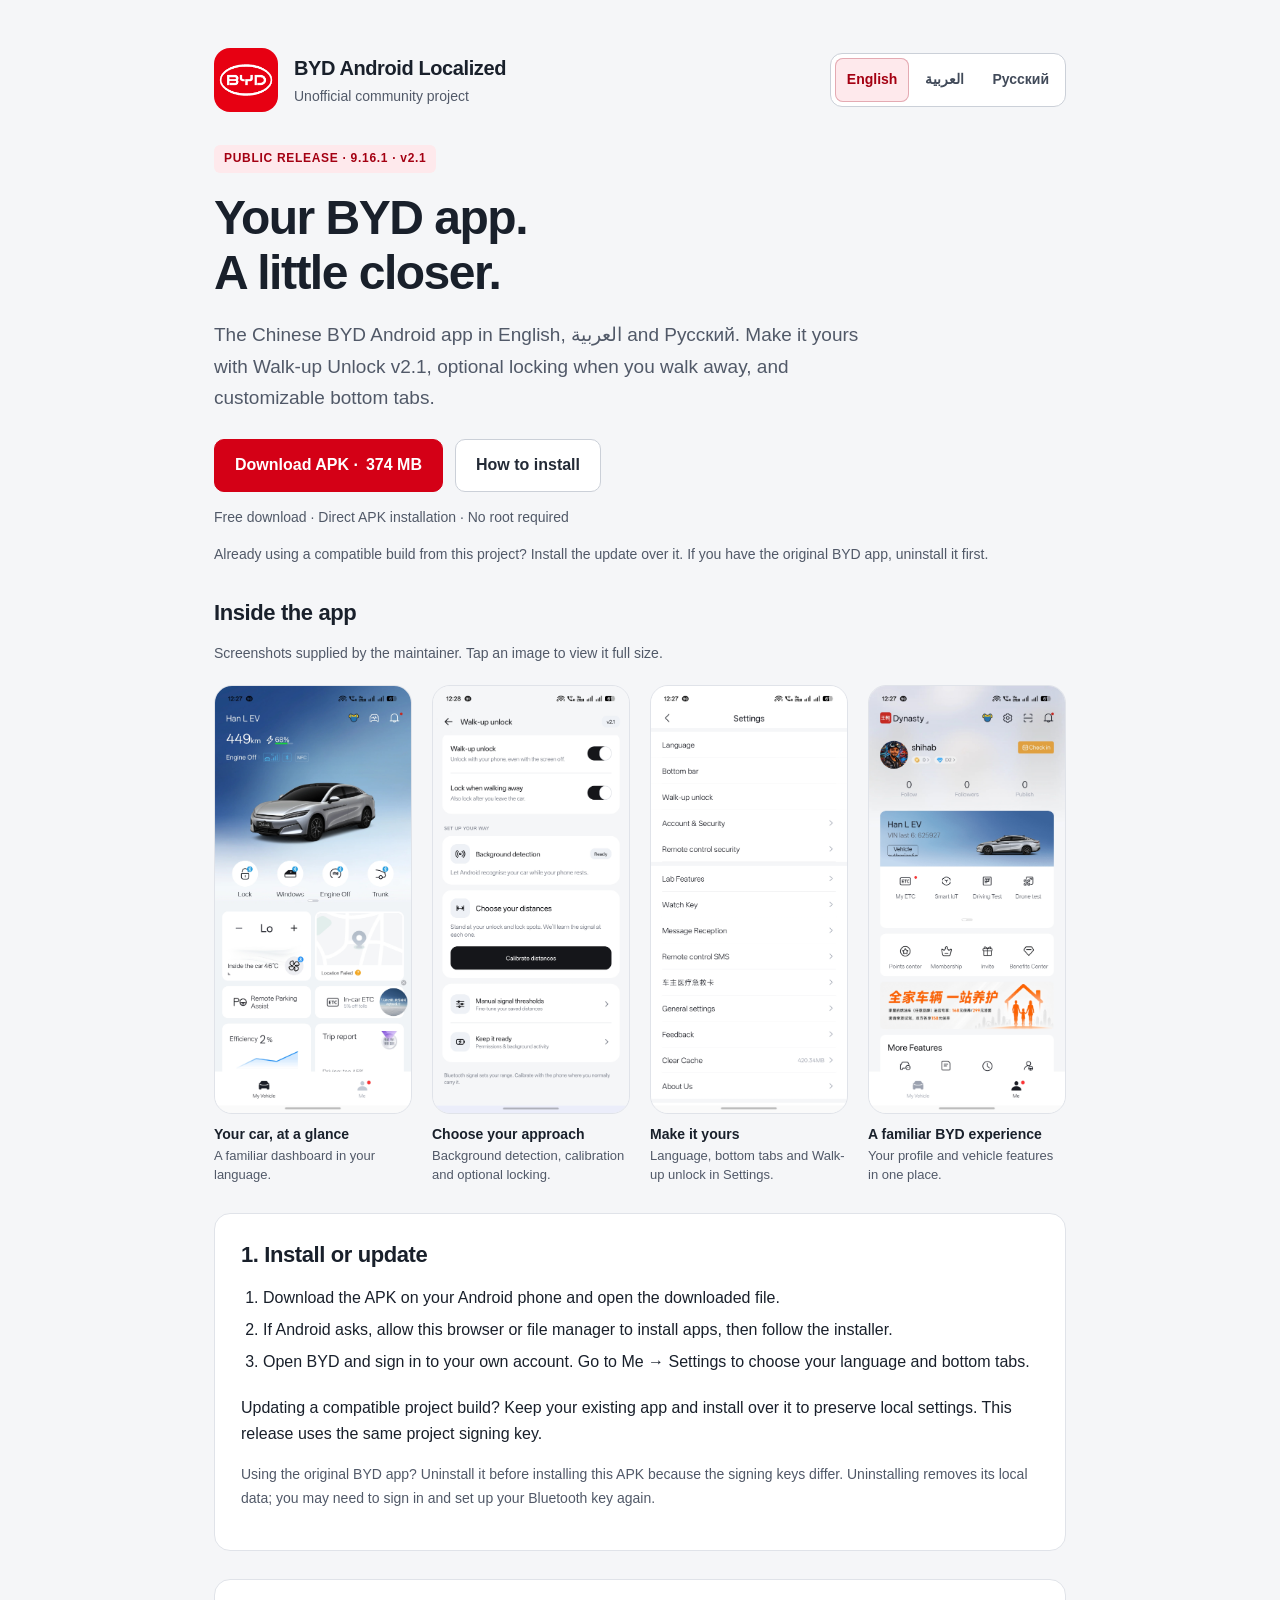
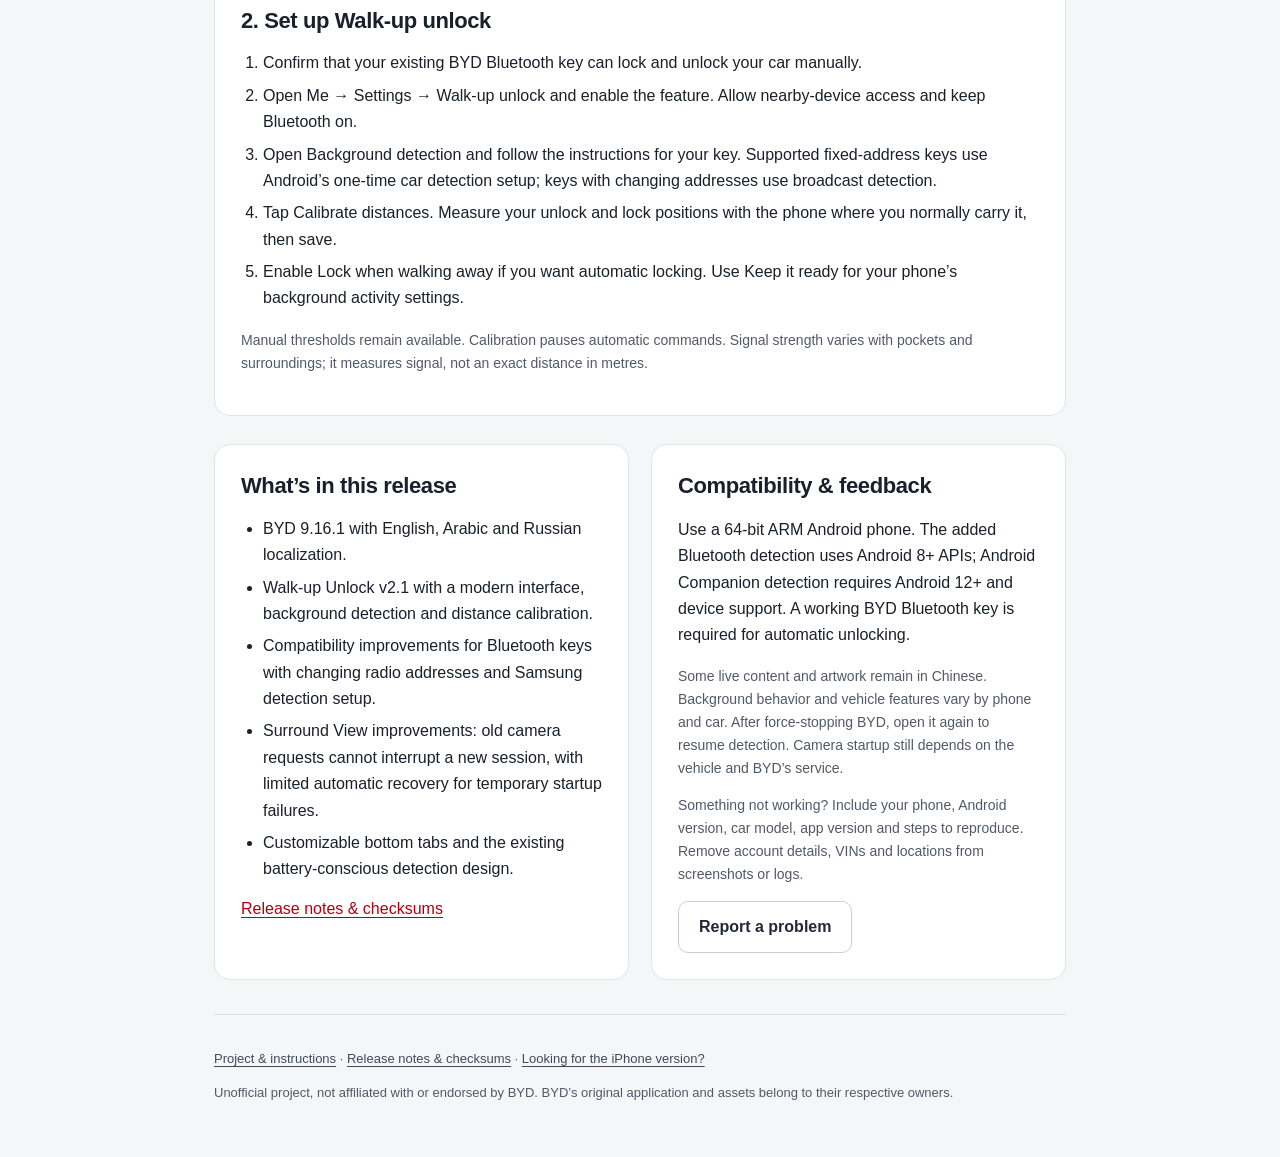
==== index.html @ e7269e66 "Keep generated release pages consistent across platforms" ====
<!doctype html>
<html lang="en" dir="ltr">
<head>
<meta charset="utf-8"><meta name="viewport" content="width=device-width, initial-scale=1">
<title>BYD Android Localized · Download</title><meta name="description" content="Download the localized BYD Android app in English, Arabic and Russian, with Walk-up Unlock v2.1, distance calibration and optional walk-away locking.">
<meta name="theme-color" content="#e60012"><link rel="icon" href="assets/icon.png">
<link rel="stylesheet" href="assets/site.css"><link rel="canonical" href="https://shihabal3amri.github.io/BYD-Android/">
<link rel="alternate" hreflang="en" href="https://shihabal3amri.github.io/BYD-Android/">
<link rel="alternate" hreflang="ar" href="https://shihabal3amri.github.io/BYD-Android/ar/">
<link rel="alternate" hreflang="ru" href="https://shihabal3amri.github.io/BYD-Android/ru/"><link rel="alternate" hreflang="x-default" href="https://shihabal3amri.github.io/BYD-Android/">
<meta property="og:type" content="website"><meta property="og:title" content="BYD Android Localized · Download">
<meta property="og:description" content="Download the localized BYD Android app in English, Arabic and Russian, with Walk-up Unlock v2.1, distance calibration and optional walk-away locking."><meta property="og:url" content="https://shihabal3amri.github.io/BYD-Android/">
</head>
<body><main>
<header><div class="brand"><img src="assets/icon.png" width="64" height="64" alt="BYD"><div><strong dir="ltr">BYD Android Localized</strong><p>Unofficial community project</p></div></div>
<nav class="languages" aria-label="Page language"><a href="./" lang="en" hreflang="en" dir="auto" aria-current="page">English</a>
<a href="ar/" lang="ar" hreflang="ar" dir="auto">العربية</a>
<a href="ru/" lang="ru" hreflang="ru" dir="auto">Русский</a></nav></header>
<span class="badge">PUBLIC RELEASE · <bdi>9.16.1 · v2.1</bdi></span>
<h1>Your BYD app.<br>A little closer.</h1><p class="intro">The Chinese BYD Android app in English, العربية and Русский. Make it yours with Walk-up Unlock v2.1, optional locking when you walk away, and customizable bottom tabs.</p>
<div class="actions"><a class="button" id="download" href="https://github.com/shihabal3amri/BYD-Android/releases/download/v9.16.1-v2.1/BYD-Android_9.16.1_v2.1.apk">Download APK · <bdi>374 MB</bdi></a><a class="button secondary" href="#install">How to install</a></div>
<p class="note">Free download · Direct APK installation · No root required</p><p class="note">Already using a compatible build from this project? Install the update over it. If you have the original BYD app, uninstall it first.</p>
<section class="gallery" aria-labelledby="screenshots"><h2 id="screenshots">Inside the app</h2><p class="note">Screenshots supplied by the maintainer. Tap an image to view it full size.</p><div class="screens"><figure><a href="assets/dashboard.jpg"><img src="assets/dashboard.jpg" width="1080" height="2354" loading="lazy" alt="My Vehicle dashboard with Bluetooth controls"></a><figcaption><strong>Your car, at a glance</strong>A familiar dashboard in your language.</figcaption></figure>
<figure><a href="assets/walkup-setup.jpg"><img src="assets/walkup-setup.jpg" width="1080" height="2354" loading="lazy" alt="Walk-up unlock settings with background detection, distance calibration and manual thresholds"></a><figcaption><strong>Choose your approach</strong>Background detection, calibration and optional locking.</figcaption></figure>
<figure><a href="assets/settings.jpg"><img src="assets/settings.jpg" width="1080" height="2354" loading="lazy" alt="Settings with Language, Bottom bar and Walk-up unlock entries"></a><figcaption><strong>Make it yours</strong>Language, bottom tabs and Walk-up unlock in Settings.</figcaption></figure>
<figure><a href="assets/profile.jpg"><img src="assets/profile.jpg" width="1080" height="2354" loading="lazy" alt="BYD profile page and vehicle card"></a><figcaption><strong>A familiar BYD experience</strong>Your profile and vehicle features in one place.</figcaption></figure></div></section>
<section class="card" id="install" aria-labelledby="install-heading"><h2 id="install-heading">1. Install or update</h2><ol><li>Download the APK on your Android phone and open the downloaded file.</li>
<li>If Android asks, allow this browser or file manager to install apps, then follow the installer.</li>
<li>Open BYD and sign in to your own account. Go to Me → Settings to choose your language and bottom tabs.</li></ol><p>Updating a compatible project build? Keep your existing app and install over it to preserve local settings. This release uses the same project signing key.</p><p class="note">Using the original BYD app? Uninstall it before installing this APK because the signing keys differ. Uninstalling removes its local data; you may need to sign in and set up your Bluetooth key again.</p></section>
<section class="card" id="walkup" aria-labelledby="walkup-heading"><h2 id="walkup-heading">2. Set up Walk-up unlock</h2><ol><li>Confirm that your existing BYD Bluetooth key can lock and unlock your car manually.</li>
<li>Open Me → Settings → Walk-up unlock and enable the feature. Allow nearby-device access and keep Bluetooth on.</li>
<li>Open Background detection and follow the instructions for your key. Supported fixed-address keys use Android’s one-time car detection setup; keys with changing addresses use broadcast detection.</li>
<li>Tap Calibrate distances. Measure your unlock and lock positions with the phone where you normally carry it, then save.</li>
<li>Enable Lock when walking away if you want automatic locking. Use Keep it ready for your phone’s background activity settings.</li></ol><p class="note">Manual thresholds remain available. Calibration pauses automatic commands. Signal strength varies with pockets and surroundings; it measures signal, not an exact distance in metres.</p></section>
<div class="grid"><section class="card" aria-labelledby="release-heading"><h2 id="release-heading">What’s in this release</h2><ul><li>BYD 9.16.1 with English, Arabic and Russian localization.</li>
<li>Walk-up Unlock v2.1 with a modern interface, background detection and distance calibration.</li>
<li>Compatibility improvements for Bluetooth keys with changing radio addresses and Samsung detection setup.</li>
<li>Surround View improvements: old camera requests cannot interrupt a new session, with limited automatic recovery for temporary startup failures.</li>
<li>Customizable bottom tabs and the existing battery-conscious detection design.</li></ul><a href="https://github.com/shihabal3amri/BYD-Android/releases/tag/v9.16.1-v2.1">Release notes &amp; checksums</a></section>
<section class="card" aria-labelledby="feedback-heading"><h2 id="feedback-heading">Compatibility &amp; feedback</h2><p>Use a 64-bit ARM Android phone. The added Bluetooth detection uses Android 8+ APIs; Android Companion detection requires Android 12+ and device support. A working BYD Bluetooth key is required for automatic unlocking.</p><p class="note">Some live content and artwork remain in Chinese. Background behavior and vehicle features vary by phone and car. After force-stopping BYD, open it again to resume detection. Camera startup still depends on the vehicle and BYD’s service.</p><p class="note">Something not working? Include your phone, Android version, car model, app version and steps to reproduce. Remove account details, VINs and locations from screenshots or logs.</p><a class="button secondary" href="https://github.com/shihabal3amri/BYD-Android/issues/new?template=bug-report.yml">Report a problem</a></section></div>
<footer><p><a href="https://github.com/shihabal3amri/BYD-Android/blob/main/README.md">Project &amp; instructions</a> · <a href="https://github.com/shihabal3amri/BYD-Android/releases/tag/v9.16.1-v2.1">Release notes &amp; checksums</a> · <a href="https://shihabal3amri.github.io/BYD-iOS/">Looking for the iPhone version?</a></p><p>Unofficial project, not affiliated with or endorsed by BYD. BYD’s original application and assets belong to their respective owners.</p></footer>
</main></body></html>
---- assets/site.css ----
:root { color-scheme: light; font-family: -apple-system, BlinkMacSystemFont, "Segoe UI", sans-serif; color: #19202b; background: #f5f6f8; }
* { box-sizing: border-box; }
body { margin: 0; line-height: 1.65; }
main { max-width: 900px; margin: auto; padding: 48px 24px 40px; }
header { display: flex; align-items: center; justify-content: space-between; flex-wrap: wrap; gap: 20px; margin-bottom: 32px; }
.brand { display: flex; align-items: center; gap: 16px; }
.brand > div { min-width: 0; }
.languages { display: inline-flex; flex-wrap: wrap; gap: 4px; padding: 4px; border: 1px solid #cbd0d8; border-radius: 12px; background: white; }
.languages a { display: inline-flex; align-items: center; justify-content: center; padding: 8px 12px; min-height: 44px; color: #414a59; text-decoration: none; border-radius: 8px; font-size: 14px; font-weight: 600; }
.languages a[aria-current="page"] { color: #a40012; background: #fee9ec; box-shadow: inset 0 0 0 1px #e4aab2; }
header img { width: 64px; height: 64px; border-radius: 16px; }
header p { margin: 0; font-size: 14px; color: #515968; }
header strong { font-size: 20px; letter-spacing: -.4px; }
.badge { display: inline-block; padding: 4px 10px; border-radius: 6px; background: #fee9ec; color: #a40012; font-size: 12px; font-weight: 700; letter-spacing: .7px; }
h1 { font-size: clamp(32px, 6vw, 48px); line-height: 1.14; letter-spacing: -1.5px; margin: 18px 0 14px; }
.intro { font-size: 19px; color: #515968; max-width: 680px; }
h2 { margin: 0 0 12px; font-size: 22px; line-height: 1.35; letter-spacing: -.4px; }
a { color: #b00013; text-underline-offset: 3px; }
.actions { display: flex; flex-wrap: wrap; gap: 12px; margin: 26px 0 14px; }
.button { display: inline-flex; justify-content: center; align-items: center; gap: 8px; min-height: 48px; padding: 12px 20px; text-decoration: none; border-radius: 10px; background: #d40016; color: white; font-size: 16px; font-weight: 650; border: 1px solid #d40016; cursor: pointer; }
.button.secondary { background: white; color: #232a36; border-color: #cbd0d8; }
.button:focus-visible, a:focus-visible, textarea:focus-visible { outline: 3px solid #1166dd; outline-offset: 4px; }
.button:hover { filter: brightness(.94); }
.languages a:hover, .tutorial:hover { background: #fff1f3; }
.tutorials { display: grid; grid-template-columns: 1fr 1fr; gap: 12px; }
.tutorial { display: flex; flex-direction: column; justify-content: center; padding: 16px; border: 1px solid #cbd0d8; border-radius: 10px; text-decoration: none; }
.tutorial span { font-size: 14px; color: #515968; }
section[id] { scroll-margin-top: 24px; }
.note { color: #515968; font-size: 14px; }
.card { margin-top: 28px; padding: 26px; border: 1px solid #e0e3e9; border-radius: 16px; background: white; }
.grid { display: grid; grid-template-columns: repeat(2, minmax(0, 1fr)); gap: 22px; }
.grid .card { margin-top: 28px; }
ol, ul { padding-inline-start: 22px; margin: 10px 0; }
li { padding: 3px 0; }
textarea { display: block; width: 100%; min-height: 90px; font: 13px/1.6 ui-monospace, SFMono-Regular, Consolas, monospace; color: #253047; background: #f5f6f8; border: 1px solid #cbd0d8; border-radius: 8px; padding: 12px; resize: vertical; overflow-wrap: anywhere; }
.copyrow { display: flex; align-items: center; flex-wrap: wrap; gap: 12px; margin-top: 12px; }
.copyrow button { font-size: 14px; min-height: 42px; padding: 8px 15px; }
.gallery { margin-top: 32px; }
.screens { display: grid; grid-template-columns: repeat(4, minmax(0, 1fr)); gap: 20px; margin-top: 20px; }
.screens figure { min-width: 0; margin: 0; }
.screens a { display: block; border-radius: 18px; }
.screens img { display: block; width: 100%; height: auto; border: 1px solid #e0e3e9; border-radius: 18px; }
.screens figcaption { margin-top: 10px; color: #515968; font-size: 13px; line-height: 1.45; }
.screens figcaption strong { display: block; color: #19202b; font-size: 14px; margin-bottom: 3px; }
footer { margin-top: 34px; padding-top: 20px; border-top: 1px solid #dddfe5; color: #515968; font-size: 13px; }
footer a { color: #414a59; }
html[dir="rtl"] { font-family: -apple-system, BlinkMacSystemFont, "Segoe UI", Tahoma, Arial, sans-serif; }
html[dir="rtl"] body { line-height: 1.85; }
html[dir="rtl"] h1 { line-height: 1.4; }
html[dir="rtl"] h1, html[dir="rtl"] h2, html[dir="rtl"] .badge, html[dir="rtl"] header strong { letter-spacing: normal; }
html[dir="rtl"] .screens figcaption { line-height: 1.75; }
@media (max-width: 420px) { .tutorials { grid-template-columns: 1fr; } .languages { width: 100%; } .languages a { flex: 1; padding-inline: 8px; } }
@media (max-width: 580px) { main { padding: 28px 18px; } .grid { grid-template-columns: 1fr; gap: 0; } .card { padding: 20px; } .actions a { width: 100%; } .screens { grid-template-columns: repeat(2, minmax(0, 1fr)); gap: 20px 14px; } }
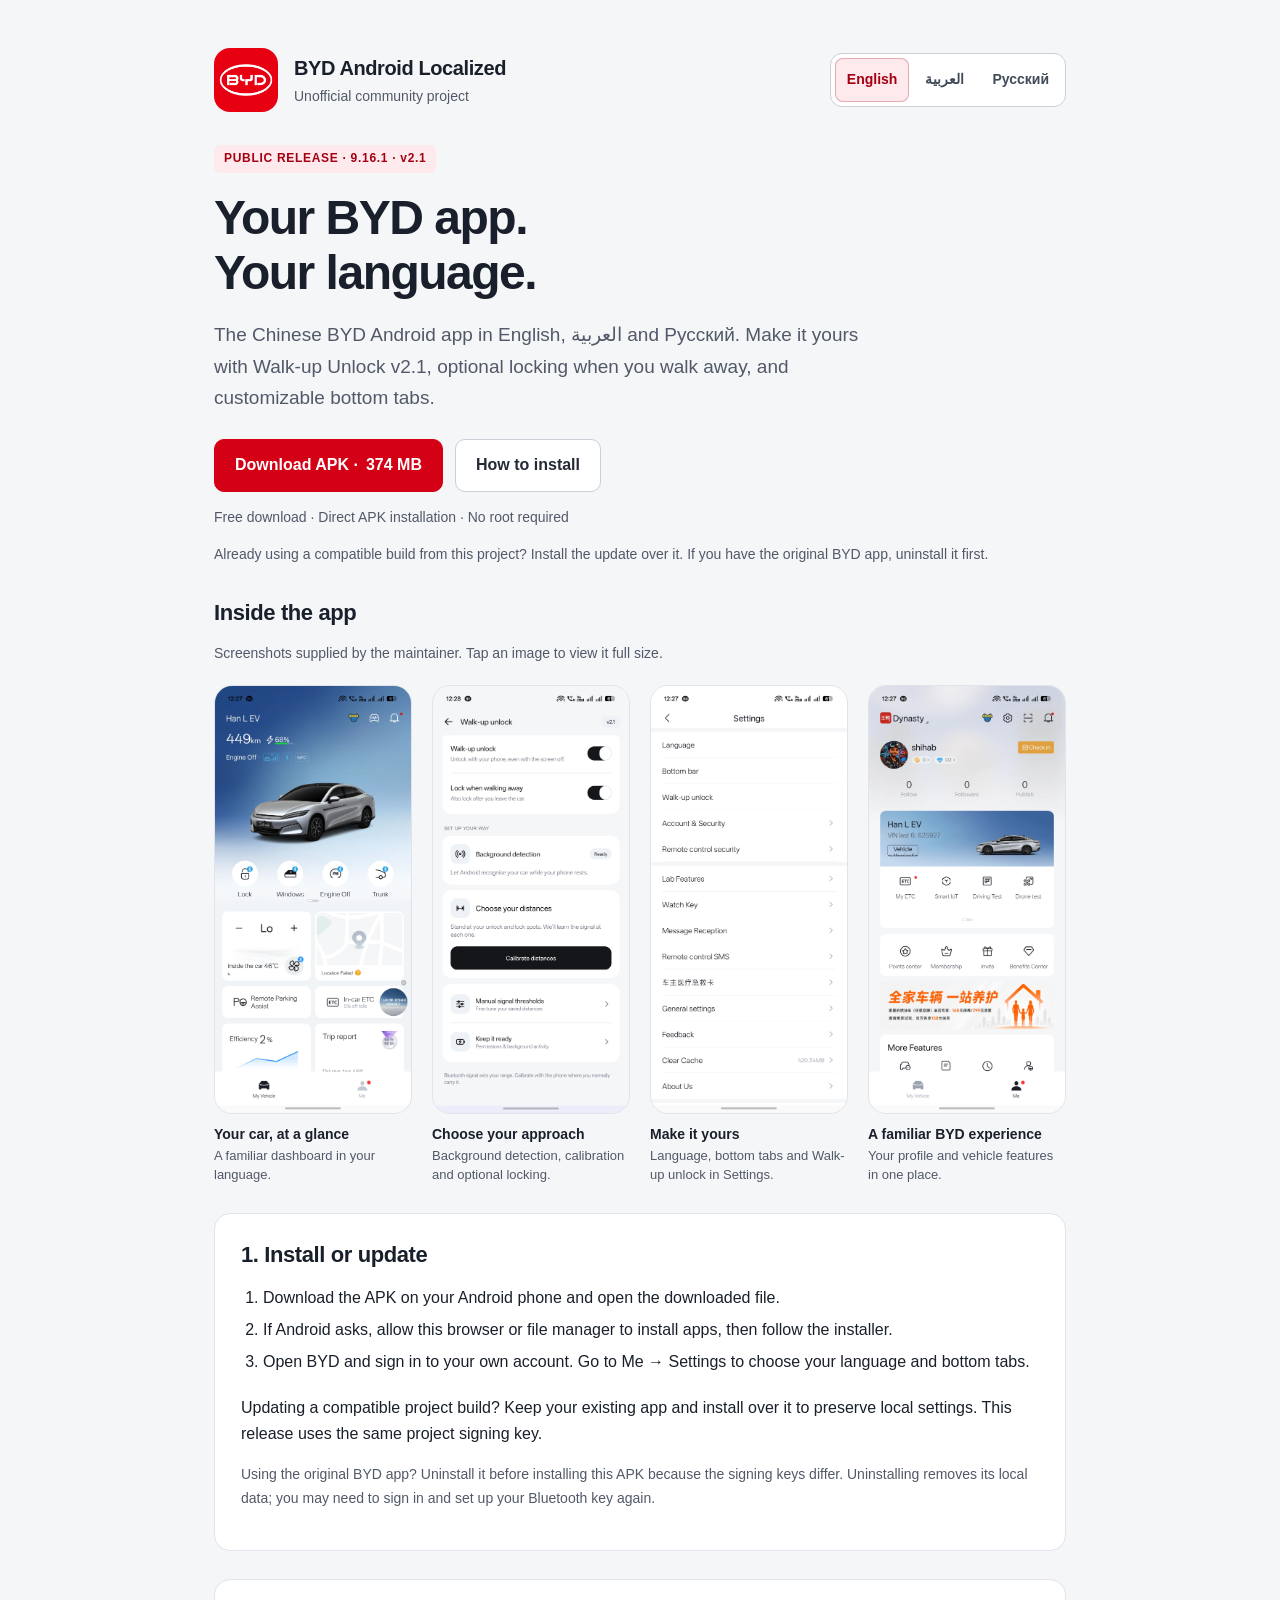
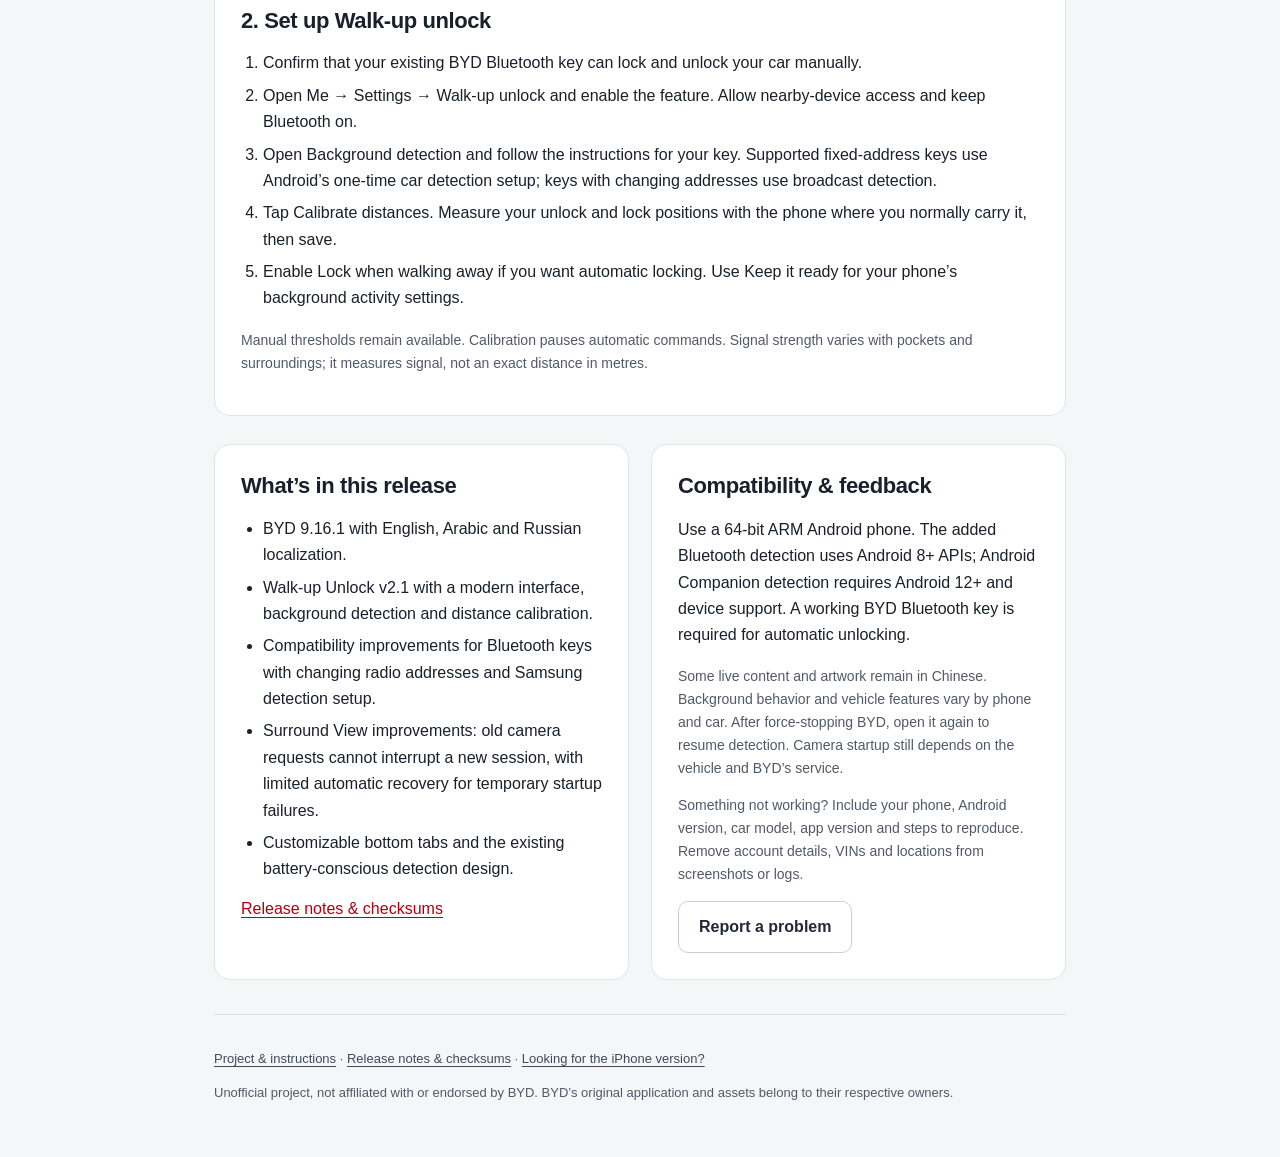
==== commit 64f6aea6: "Update localized download page headlines" ====
--- a/index.html
+++ b/index.html
@@ -17,7 +17,7 @@
 <a href="ar/" lang="ar" hreflang="ar" dir="auto">العربية</a>
 <a href="ru/" lang="ru" hreflang="ru" dir="auto">Русский</a></nav></header>
 <span class="badge">PUBLIC RELEASE · <bdi>9.16.1 · v2.1</bdi></span>
-<h1>Your BYD app.<br>A little closer.</h1><p class="intro">The Chinese BYD Android app in English, العربية and Русский. Make it yours with Walk-up Unlock v2.1, optional locking when you walk away, and customizable bottom tabs.</p>
+<h1>Your BYD app.<br>Your language.</h1><p class="intro">The Chinese BYD Android app in English, العربية and Русский. Make it yours with Walk-up Unlock v2.1, optional locking when you walk away, and customizable bottom tabs.</p>
 <div class="actions"><a class="button" id="download" href="https://github.com/shihabal3amri/BYD-Android/releases/download/v9.16.1-v2.1/BYD-Android_9.16.1_v2.1.apk">Download APK · <bdi>374 MB</bdi></a><a class="button secondary" href="#install">How to install</a></div>
 <p class="note">Free download · Direct APK installation · No root required</p><p class="note">Already using a compatible build from this project? Install the update over it. If you have the original BYD app, uninstall it first.</p>
 <section class="gallery" aria-labelledby="screenshots"><h2 id="screenshots">Inside the app</h2><p class="note">Screenshots supplied by the maintainer. Tap an image to view it full size.</p><div class="screens"><figure><a href="assets/dashboard.jpg"><img src="assets/dashboard.jpg" width="1080" height="2354" loading="lazy" alt="My Vehicle dashboard with Bluetooth controls"></a><figcaption><strong>Your car, at a glance</strong>A familiar dashboard in your language.</figcaption></figure>
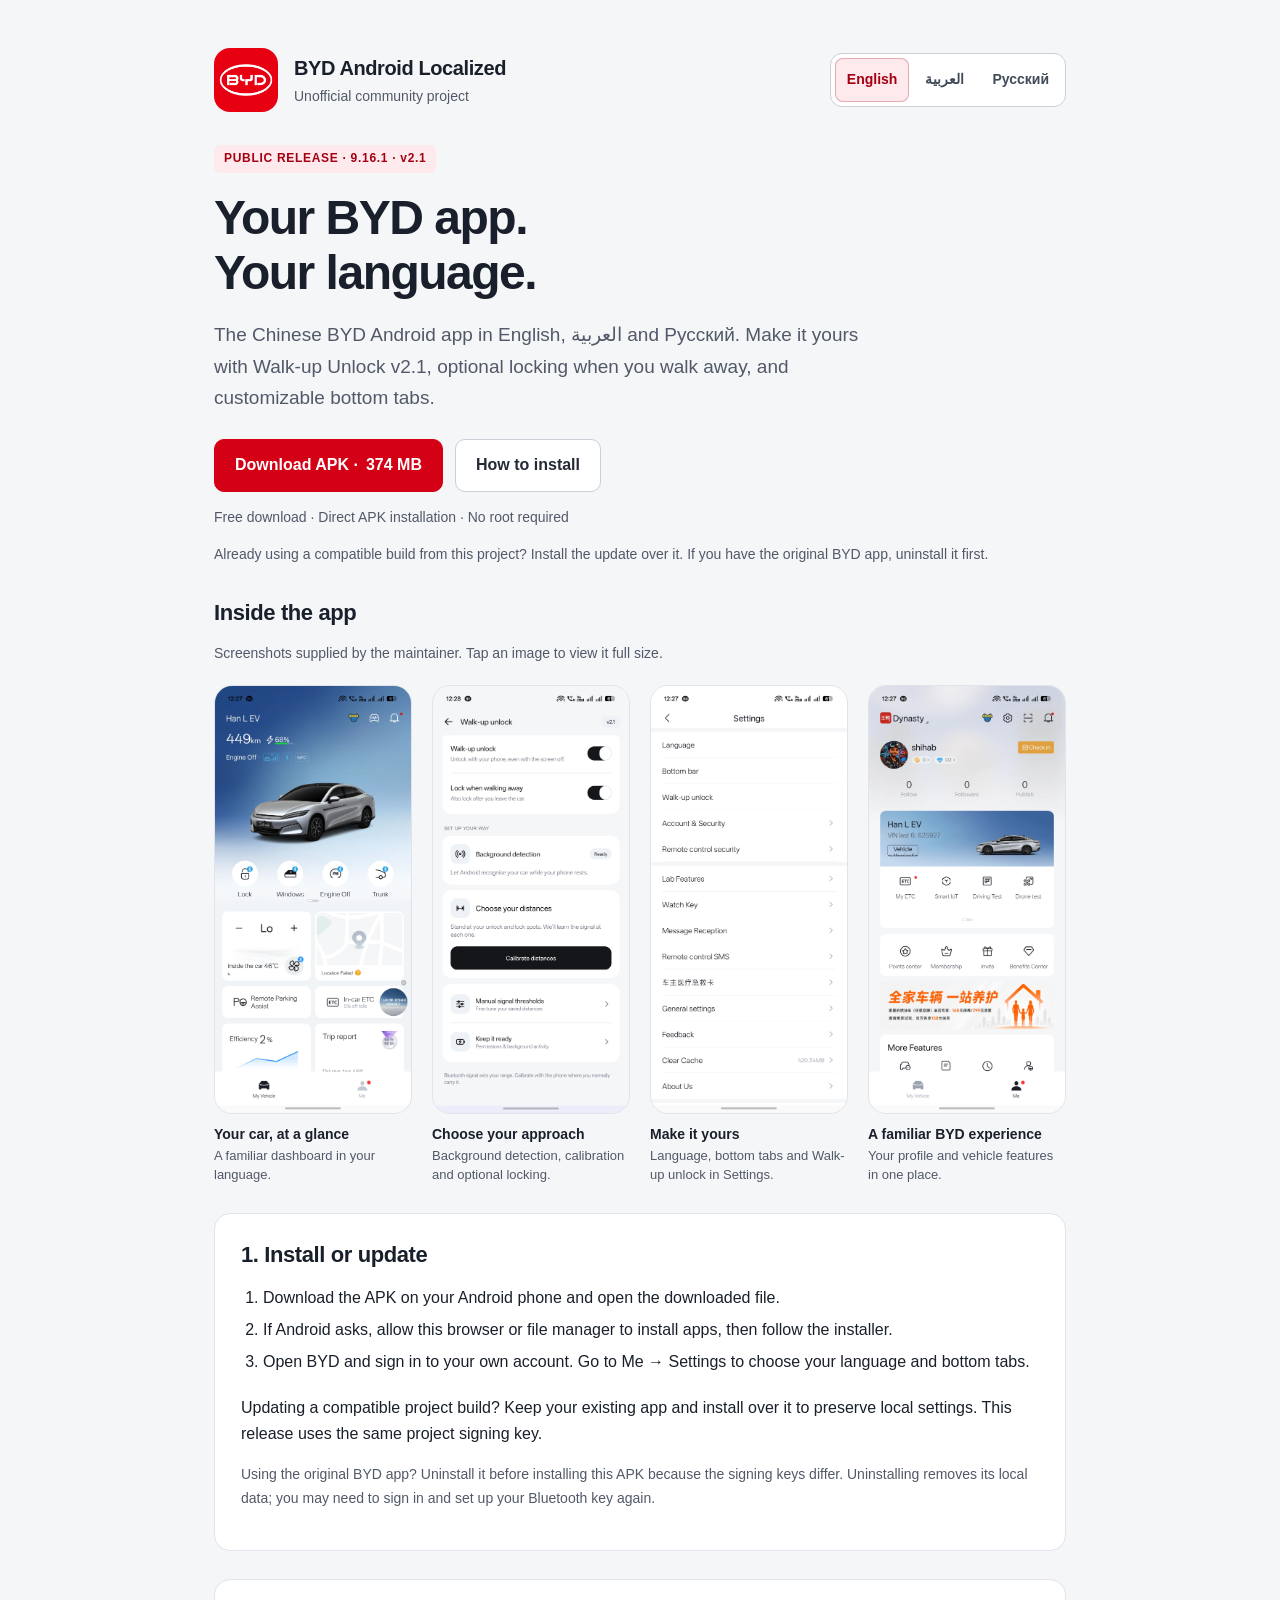
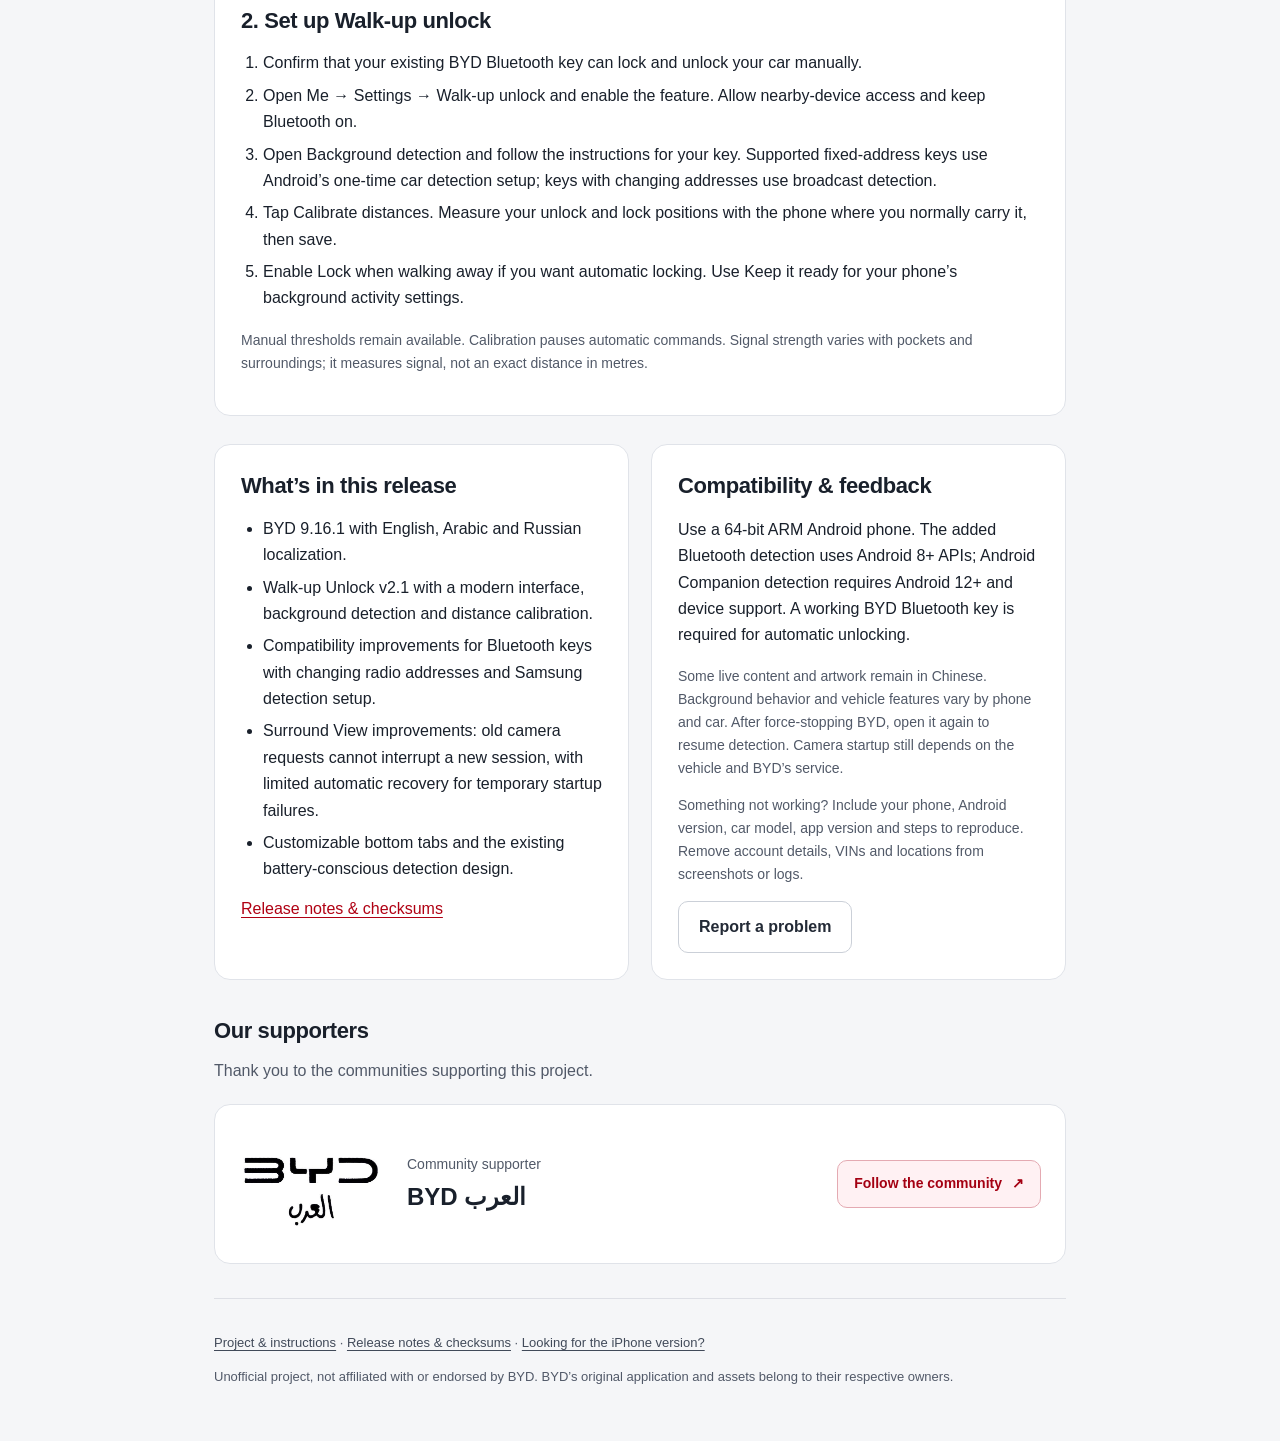
==== commit cf27fbd5: "Add BYD Arab community supporter in all languages" ====
--- a/index.html
+++ b/index.html
@@ -38,5 +38,14 @@
 <li>Surround View improvements: old camera requests cannot interrupt a new session, with limited automatic recovery for temporary startup failures.</li>
 <li>Customizable bottom tabs and the existing battery-conscious detection design.</li></ul><a href="https://github.com/shihabal3amri/BYD-Android/releases/tag/v9.16.1-v2.1">Release notes &amp; checksums</a></section>
 <section class="card" aria-labelledby="feedback-heading"><h2 id="feedback-heading">Compatibility &amp; feedback</h2><p>Use a 64-bit ARM Android phone. The added Bluetooth detection uses Android 8+ APIs; Android Companion detection requires Android 12+ and device support. A working BYD Bluetooth key is required for automatic unlocking.</p><p class="note">Some live content and artwork remain in Chinese. Background behavior and vehicle features vary by phone and car. After force-stopping BYD, open it again to resume detection. Camera startup still depends on the vehicle and BYD’s service.</p><p class="note">Something not working? Include your phone, Android version, car model, app version and steps to reproduce. Remove account details, VINs and locations from screenshots or logs.</p><a class="button secondary" href="https://github.com/shihabal3amri/BYD-Android/issues/new?template=bug-report.yml">Report a problem</a></section></div>
+<section class="supporters" id="supporters" aria-labelledby="supporters-heading">
+<h2 id="supporters-heading">Our supporters</h2>
+<p>Thank you to the communities supporting this project.</p>
+<ul class="supporter-list"><li><a class="supporter" href="https://linktr.ee/BYD.ARAB" target="_blank" rel="noopener noreferrer">
+<img class="supporter-logo" src="assets/byd-arab.png" width="571" height="437" alt="BYD العرب" loading="lazy">
+<div class="supporter-info"><span class="supporter-label">Community supporter</span><h3><bdi dir="ltr">BYD العرب</bdi></h3></div>
+<span class="supporter-follow">Follow the community<span aria-hidden="true">↗</span></span>
+</a></li></ul>
+</section>
 <footer><p><a href="https://github.com/shihabal3amri/BYD-Android/blob/main/README.md">Project &amp; instructions</a> · <a href="https://github.com/shihabal3amri/BYD-Android/releases/tag/v9.16.1-v2.1">Release notes &amp; checksums</a> · <a href="https://shihabal3amri.github.io/BYD-iOS/">Looking for the iPhone version?</a></p><p>Unofficial project, not affiliated with or endorsed by BYD. BYD’s original application and assets belong to their respective owners.</p></footer>
 </main></body></html>
--- a/assets/site.css
+++ b/assets/site.css
@@ -51,3 +51,16 @@
 html[dir="rtl"] .screens figcaption { line-height: 1.75; }
 @media (max-width: 420px) { .tutorials { grid-template-columns: 1fr; } .languages { width: 100%; } .languages a { flex: 1; padding-inline: 8px; } }
 @media (max-width: 580px) { main { padding: 28px 18px; } .grid { grid-template-columns: 1fr; gap: 0; } .card { padding: 20px; } .actions a { width: 100%; } .screens { grid-template-columns: repeat(2, minmax(0, 1fr)); gap: 20px 14px; } }
+
+.supporters { margin-top: 36px; }
+.supporters > p { margin: 0 0 20px; color: #515968; }
+.supporter-list { display: grid; gap: 16px; list-style: none; padding: 0; margin: 0; }
+.supporter-list > li { padding: 0; min-width: 0; }
+.supporter { display: grid; grid-template-columns: 144px minmax(0, 1fr) auto; align-items: center; gap: 24px; padding: 24px; border: 1px solid #e0e3e9; border-radius: 16px; background: white; color: #19202b; text-decoration: none; }
+.supporter:hover { border-color: #d40016; }
+.supporter-logo { display: block; width: 144px; height: 110px; object-fit: contain; border-radius: 8px; }
+.supporter-info { min-width: 0; }
+.supporter-label { display: block; font-size: 14px; color: #515968; }
+.supporter h3 { margin: 3px 0 0; font-size: 24px; line-height: 1.5; }
+.supporter-follow { display: inline-flex; align-items: center; justify-content: center; gap: 10px; min-height: 48px; padding: 10px 16px; border: 1px solid #e4aab2; border-radius: 10px; background: #fff1f3; color: #a40012; font-size: 14px; font-weight: 650; text-align: center; }
+@media (max-width: 700px) { .supporter { grid-template-columns: 108px minmax(0, 1fr); gap: 16px; padding: 20px; } .supporter-logo { width: 108px; height: 83px; } .supporter-follow { grid-column: 1 / -1; } }
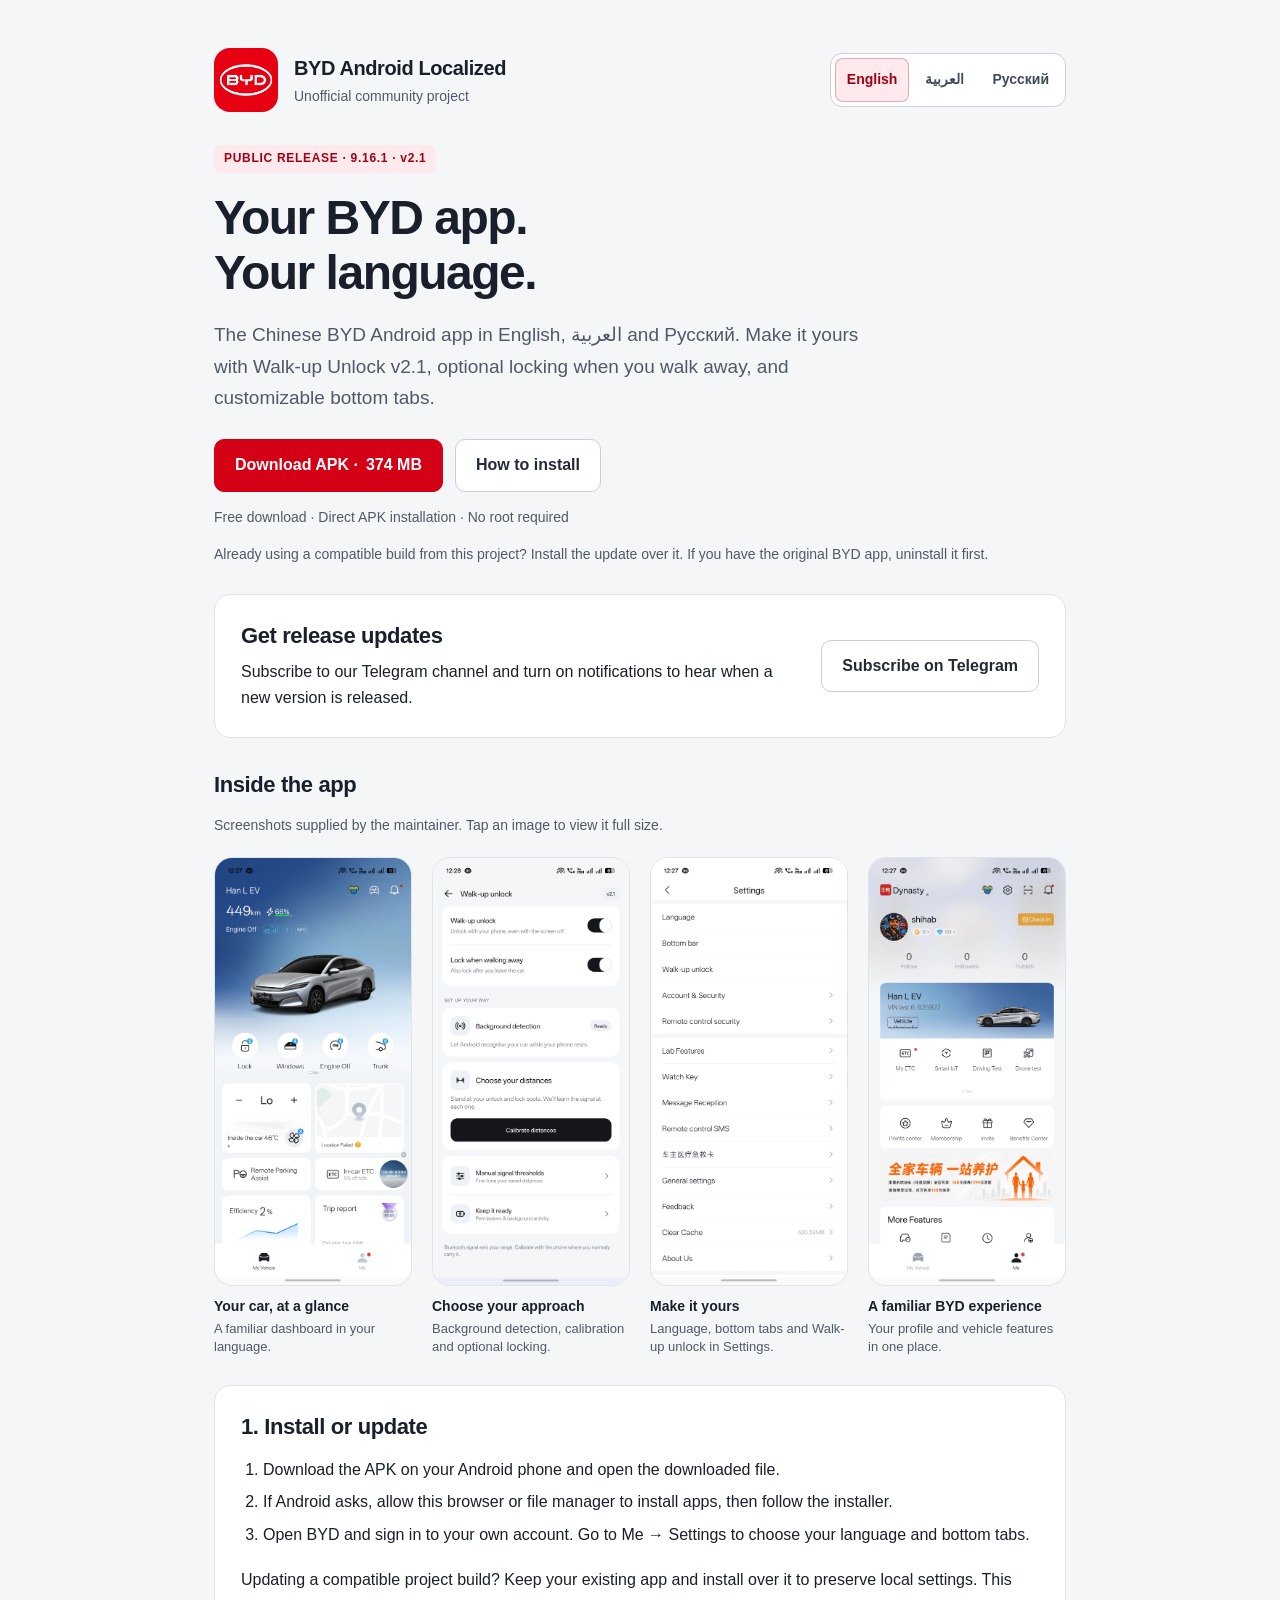
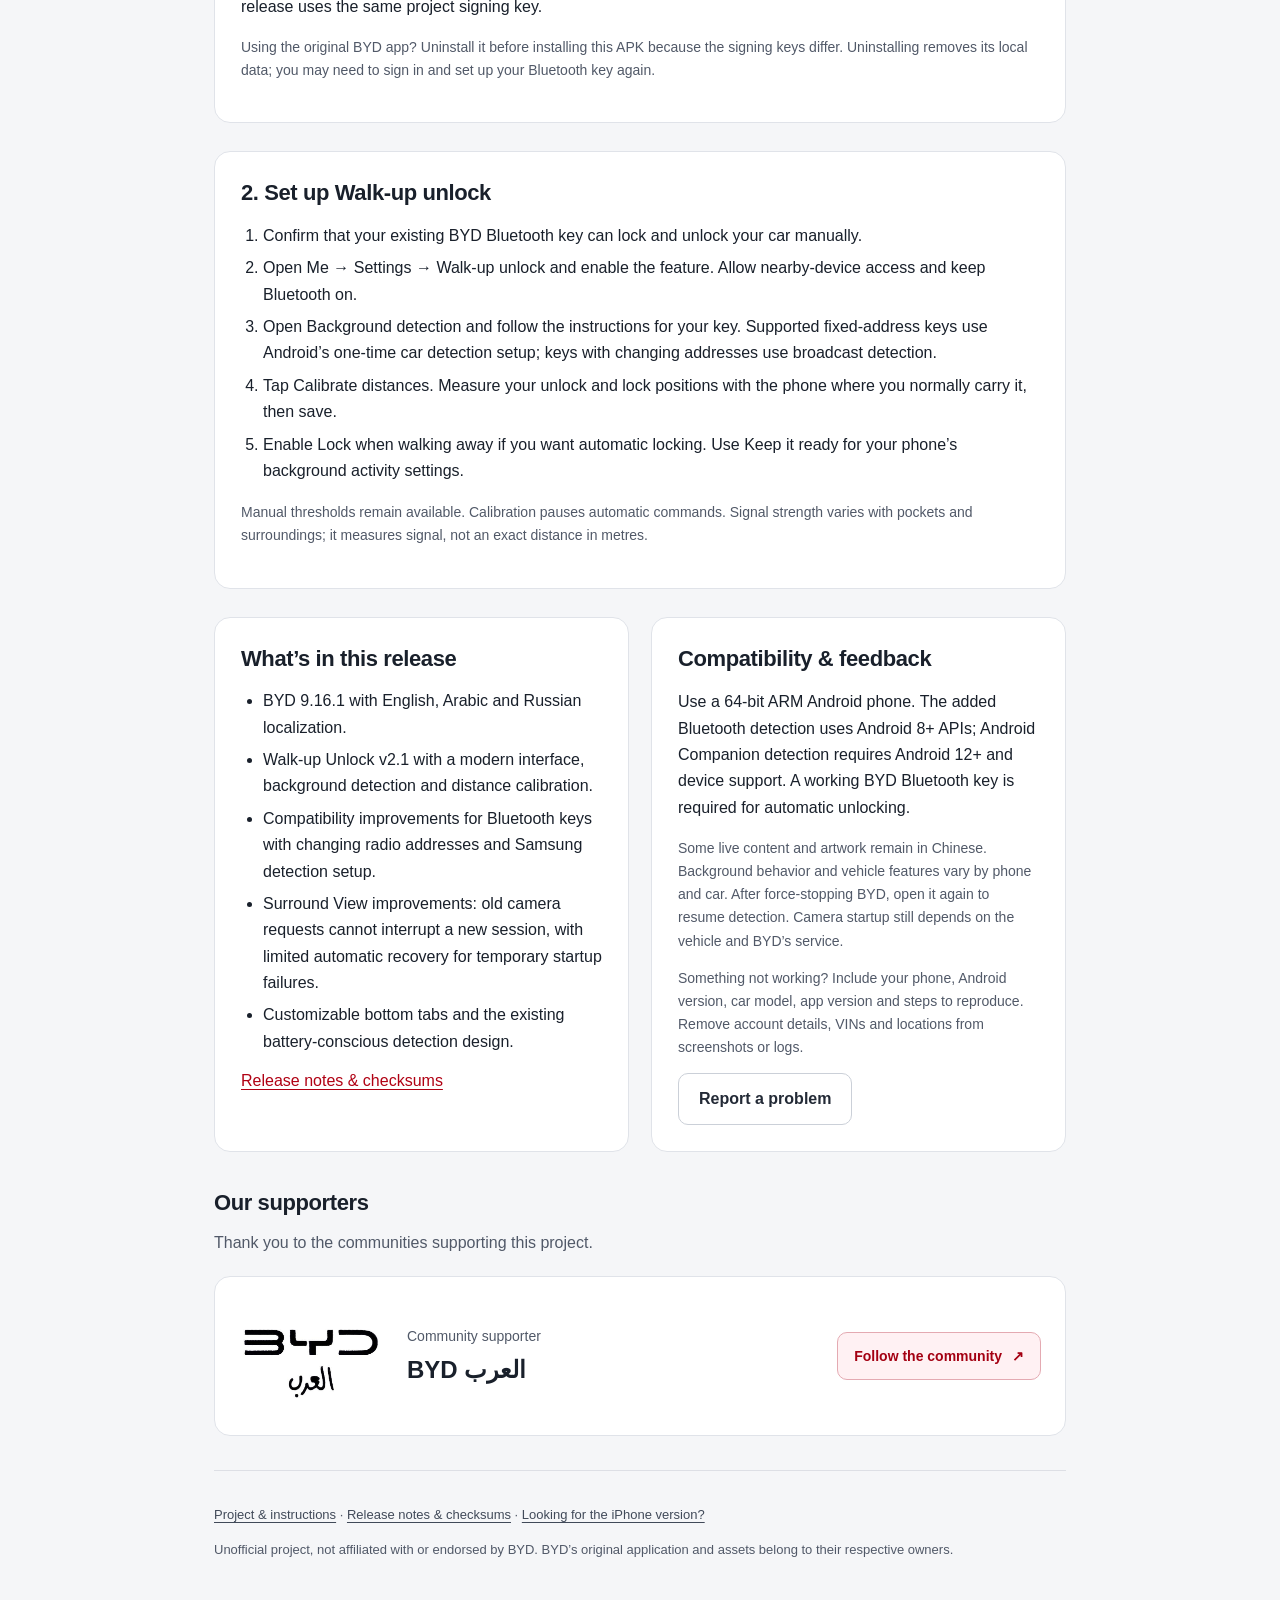
==== commit 6db3d8c9: "Add Telegram release update subscription to download pages" ====
--- a/index.html
+++ b/index.html
@@ -20,6 +20,10 @@
 <h1>Your BYD app.<br>Your language.</h1><p class="intro">The Chinese BYD Android app in English, العربية and Русский. Make it yours with Walk-up Unlock v2.1, optional locking when you walk away, and customizable bottom tabs.</p>
 <div class="actions"><a class="button" id="download" href="https://github.com/shihabal3amri/BYD-Android/releases/download/v9.16.1-v2.1/BYD-Android_9.16.1_v2.1.apk">Download APK · <bdi>374 MB</bdi></a><a class="button secondary" href="#install">How to install</a></div>
 <p class="note">Free download · Direct APK installation · No root required</p><p class="note">Already using a compatible build from this project? Install the update over it. If you have the original BYD app, uninstall it first.</p>
+<section class="card release-updates" aria-labelledby="release-updates-heading">
+<div><h2 id="release-updates-heading">Get release updates</h2><p>Subscribe to our Telegram channel and turn on notifications to hear when a new version is released.</p></div>
+<a class="button secondary" href="https://t.me/byd_localized" target="_blank" rel="noopener noreferrer">Subscribe on Telegram</a>
+</section>
 <section class="gallery" aria-labelledby="screenshots"><h2 id="screenshots">Inside the app</h2><p class="note">Screenshots supplied by the maintainer. Tap an image to view it full size.</p><div class="screens"><figure><a href="assets/dashboard.jpg"><img src="assets/dashboard.jpg" width="1080" height="2354" loading="lazy" alt="My Vehicle dashboard with Bluetooth controls"></a><figcaption><strong>Your car, at a glance</strong>A familiar dashboard in your language.</figcaption></figure>
 <figure><a href="assets/walkup-setup.jpg"><img src="assets/walkup-setup.jpg" width="1080" height="2354" loading="lazy" alt="Walk-up unlock settings with background detection, distance calibration and manual thresholds"></a><figcaption><strong>Choose your approach</strong>Background detection, calibration and optional locking.</figcaption></figure>
 <figure><a href="assets/settings.jpg"><img src="assets/settings.jpg" width="1080" height="2354" loading="lazy" alt="Settings with Language, Bottom bar and Walk-up unlock entries"></a><figcaption><strong>Make it yours</strong>Language, bottom tabs and Walk-up unlock in Settings.</figcaption></figure>
--- a/assets/site.css
+++ b/assets/site.css
@@ -28,6 +28,11 @@
 section[id] { scroll-margin-top: 24px; }
 .note { color: #515968; font-size: 14px; }
 .card { margin-top: 28px; padding: 26px; border: 1px solid #e0e3e9; border-radius: 16px; background: white; }
+.release-updates { display: flex; align-items: center; flex-wrap: wrap; gap: 20px; }
+.release-updates > div { flex: 1 1 280px; min-width: 0; }
+.release-updates h2 { margin-bottom: 8px; }
+.release-updates p { margin: 0; }
+.release-updates > a { flex: 0 1 auto; text-align: center; }
 .grid { display: grid; grid-template-columns: repeat(2, minmax(0, 1fr)); gap: 22px; }
 .grid .card { margin-top: 28px; }
 ol, ul { padding-inline-start: 22px; margin: 10px 0; }
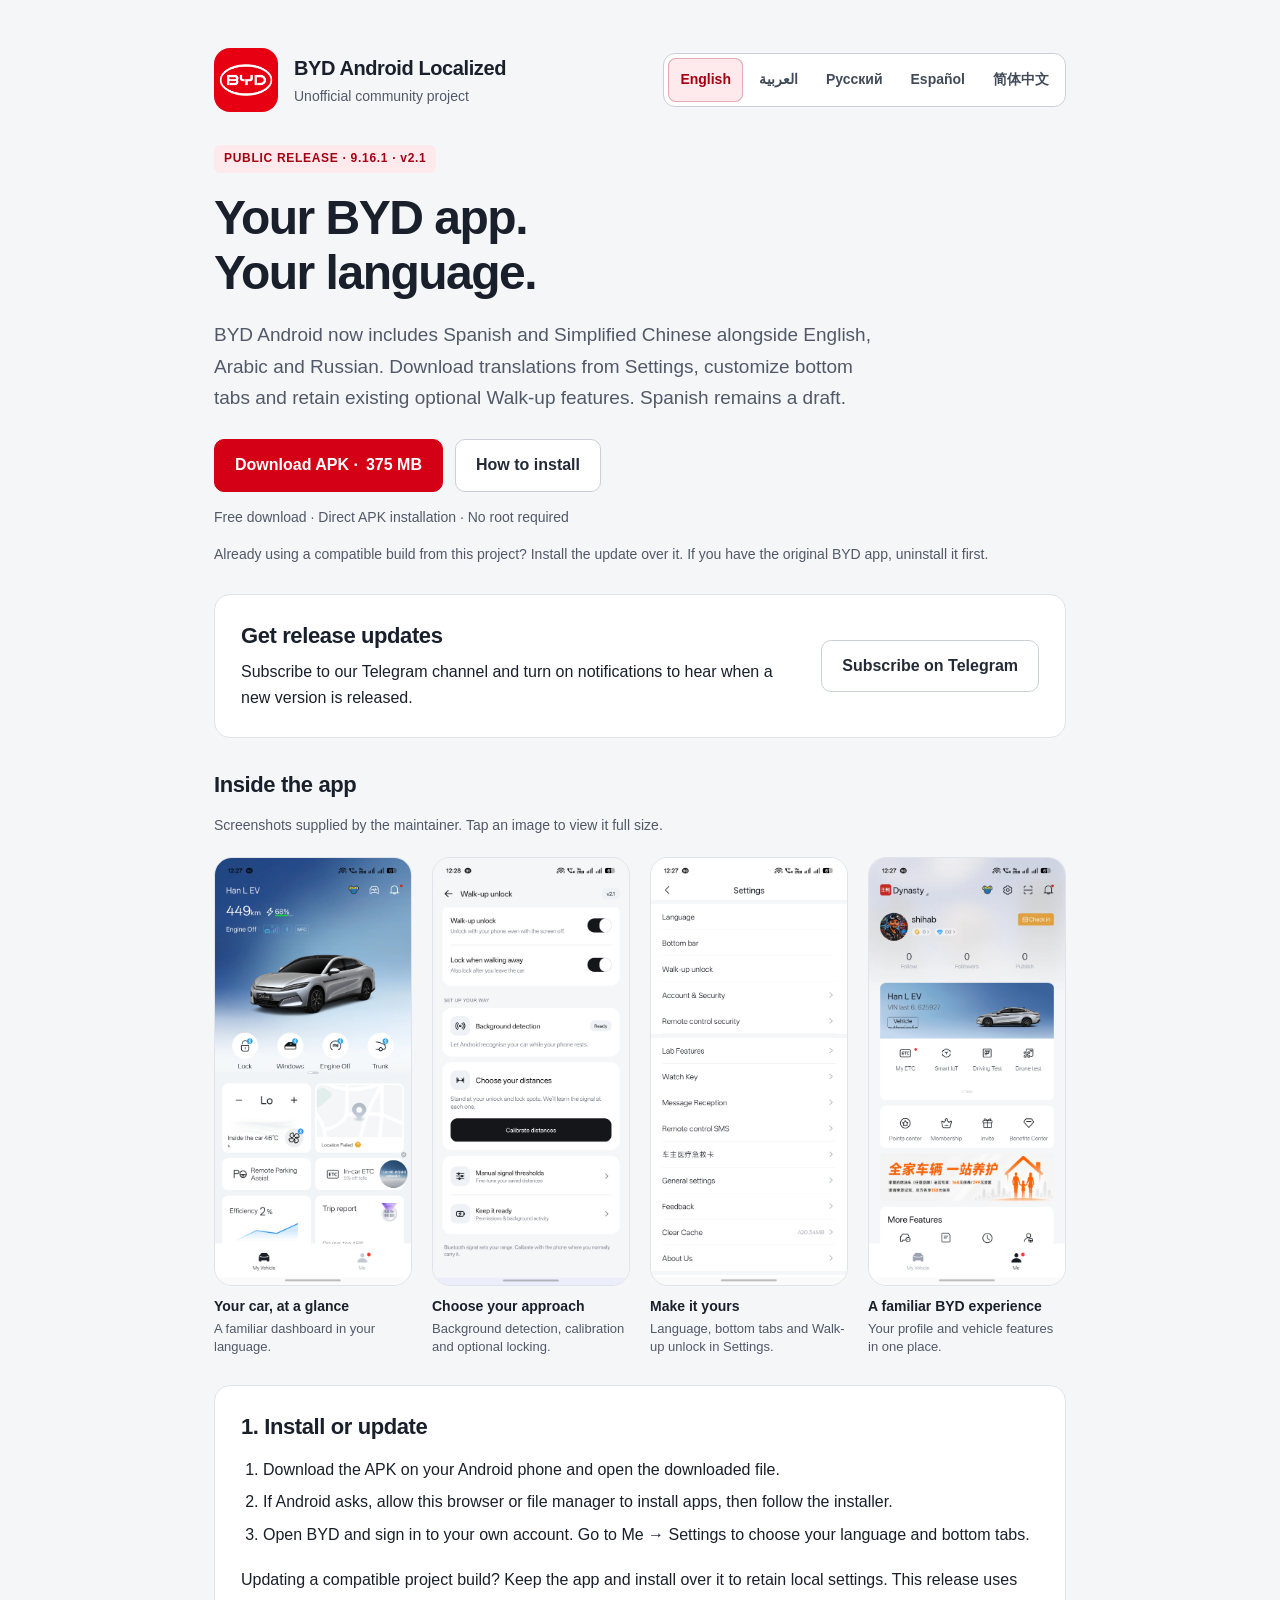
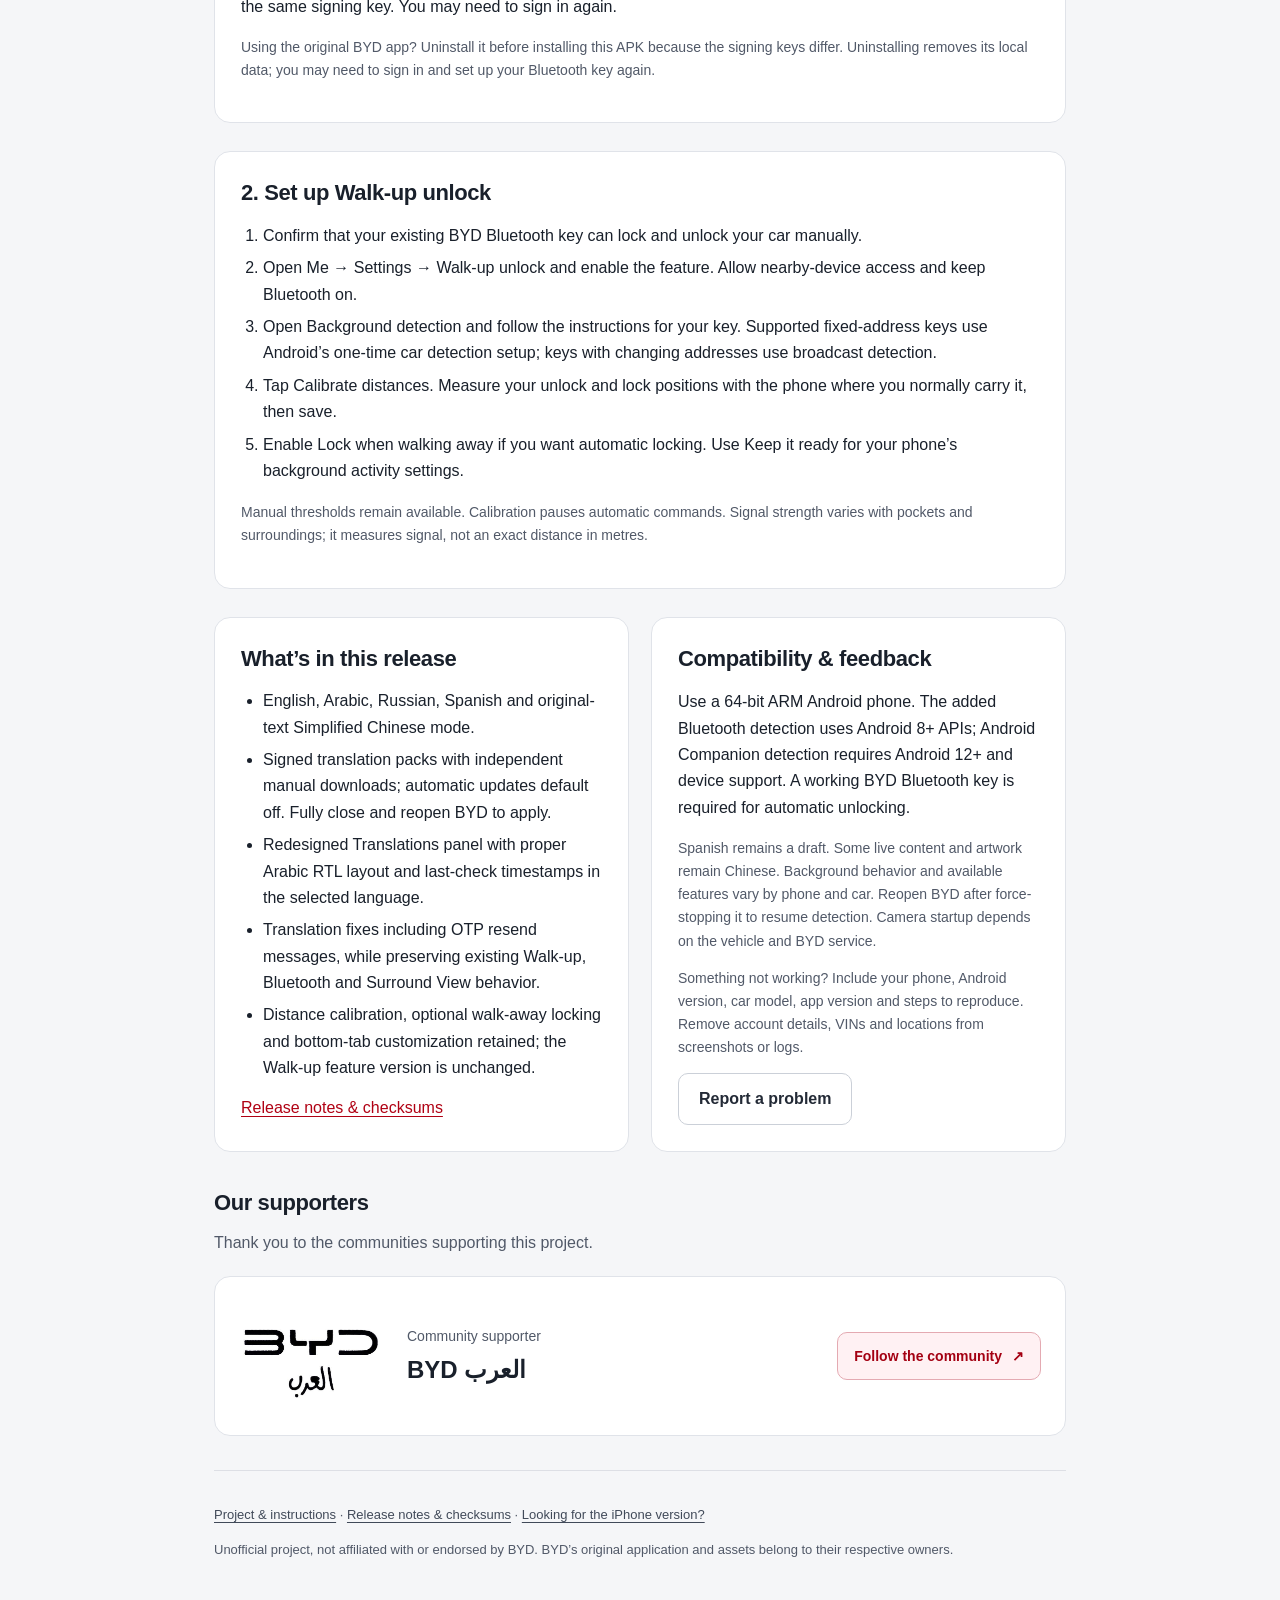
==== commit f5801287: "Add five-language pages and September update notes" ====
--- a/index.html
+++ b/index.html
@@ -2,23 +2,27 @@
 <html lang="en" dir="ltr">
 <head>
 <meta charset="utf-8"><meta name="viewport" content="width=device-width, initial-scale=1">
-<title>BYD Android Localized · Download</title><meta name="description" content="Download the localized BYD Android app in English, Arabic and Russian, with Walk-up Unlock v2.1, distance calibration and optional walk-away locking.">
+<title>BYD Android Localized · Download</title><meta name="description" content="BYD Android in English, Arabic, Russian, Spanish and Simplified Chinese, with signed translation updates and optional proximity features.">
 <meta name="theme-color" content="#e60012"><link rel="icon" href="assets/icon.png">
 <link rel="stylesheet" href="assets/site.css"><link rel="canonical" href="https://shihabal3amri.github.io/BYD-Android/">
 <link rel="alternate" hreflang="en" href="https://shihabal3amri.github.io/BYD-Android/">
 <link rel="alternate" hreflang="ar" href="https://shihabal3amri.github.io/BYD-Android/ar/">
-<link rel="alternate" hreflang="ru" href="https://shihabal3amri.github.io/BYD-Android/ru/"><link rel="alternate" hreflang="x-default" href="https://shihabal3amri.github.io/BYD-Android/">
+<link rel="alternate" hreflang="ru" href="https://shihabal3amri.github.io/BYD-Android/ru/">
+<link rel="alternate" hreflang="es" href="https://shihabal3amri.github.io/BYD-Android/es/">
+<link rel="alternate" hreflang="zh-Hans" href="https://shihabal3amri.github.io/BYD-Android/zh-Hans/"><link rel="alternate" hreflang="x-default" href="https://shihabal3amri.github.io/BYD-Android/">
 <meta property="og:type" content="website"><meta property="og:title" content="BYD Android Localized · Download">
-<meta property="og:description" content="Download the localized BYD Android app in English, Arabic and Russian, with Walk-up Unlock v2.1, distance calibration and optional walk-away locking."><meta property="og:url" content="https://shihabal3amri.github.io/BYD-Android/">
+<meta property="og:description" content="BYD Android in English, Arabic, Russian, Spanish and Simplified Chinese, with signed translation updates and optional proximity features."><meta property="og:url" content="https://shihabal3amri.github.io/BYD-Android/">
 </head>
 <body><main>
 <header><div class="brand"><img src="assets/icon.png" width="64" height="64" alt="BYD"><div><strong dir="ltr">BYD Android Localized</strong><p>Unofficial community project</p></div></div>
 <nav class="languages" aria-label="Page language"><a href="./" lang="en" hreflang="en" dir="auto" aria-current="page">English</a>
 <a href="ar/" lang="ar" hreflang="ar" dir="auto">العربية</a>
-<a href="ru/" lang="ru" hreflang="ru" dir="auto">Русский</a></nav></header>
+<a href="ru/" lang="ru" hreflang="ru" dir="auto">Русский</a>
+<a href="es/" lang="es" hreflang="es" dir="auto">Español</a>
+<a href="zh-Hans/" lang="zh-Hans" hreflang="zh-Hans" dir="auto">简体中文</a></nav></header>
 <span class="badge">PUBLIC RELEASE · <bdi>9.16.1 · v2.1</bdi></span>
-<h1>Your BYD app.<br>Your language.</h1><p class="intro">The Chinese BYD Android app in English, العربية and Русский. Make it yours with Walk-up Unlock v2.1, optional locking when you walk away, and customizable bottom tabs.</p>
-<div class="actions"><a class="button" id="download" href="https://github.com/shihabal3amri/BYD-Android/releases/download/v9.16.1-v2.1/BYD-Android_9.16.1_v2.1.apk">Download APK · <bdi>374 MB</bdi></a><a class="button secondary" href="#install">How to install</a></div>
+<h1>Your BYD app.<br>Your language.</h1><p class="intro">BYD Android now includes Spanish and Simplified Chinese alongside English, Arabic and Russian. Download translations from Settings, customize bottom tabs and retain existing optional Walk-up features. Spanish remains a draft.</p>
+<div class="actions"><a class="button" id="download" href="https://github.com/shihabal3amri/BYD-Android/releases/download/v9.16.1-20260914/BYD-Android_9.16.1_20260914.apk">Download APK · <bdi>375 MB</bdi></a><a class="button secondary" href="#install">How to install</a></div>
 <p class="note">Free download · Direct APK installation · No root required</p><p class="note">Already using a compatible build from this project? Install the update over it. If you have the original BYD app, uninstall it first.</p>
 <section class="card release-updates" aria-labelledby="release-updates-heading">
 <div><h2 id="release-updates-heading">Get release updates</h2><p>Subscribe to our Telegram channel and turn on notifications to hear when a new version is released.</p></div>
@@ -30,18 +34,18 @@
 <figure><a href="assets/profile.jpg"><img src="assets/profile.jpg" width="1080" height="2354" loading="lazy" alt="BYD profile page and vehicle card"></a><figcaption><strong>A familiar BYD experience</strong>Your profile and vehicle features in one place.</figcaption></figure></div></section>
 <section class="card" id="install" aria-labelledby="install-heading"><h2 id="install-heading">1. Install or update</h2><ol><li>Download the APK on your Android phone and open the downloaded file.</li>
 <li>If Android asks, allow this browser or file manager to install apps, then follow the installer.</li>
-<li>Open BYD and sign in to your own account. Go to Me → Settings to choose your language and bottom tabs.</li></ol><p>Updating a compatible project build? Keep your existing app and install over it to preserve local settings. This release uses the same project signing key.</p><p class="note">Using the original BYD app? Uninstall it before installing this APK because the signing keys differ. Uninstalling removes its local data; you may need to sign in and set up your Bluetooth key again.</p></section>
+<li>Open BYD and sign in to your own account. Go to Me → Settings to choose your language and bottom tabs.</li></ol><p>Updating a compatible project build? Keep the app and install over it to retain local settings. This release uses the same signing key. You may need to sign in again.</p><p class="note">Using the original BYD app? Uninstall it before installing this APK because the signing keys differ. Uninstalling removes its local data; you may need to sign in and set up your Bluetooth key again.</p></section>
 <section class="card" id="walkup" aria-labelledby="walkup-heading"><h2 id="walkup-heading">2. Set up Walk-up unlock</h2><ol><li>Confirm that your existing BYD Bluetooth key can lock and unlock your car manually.</li>
 <li>Open Me → Settings → Walk-up unlock and enable the feature. Allow nearby-device access and keep Bluetooth on.</li>
 <li>Open Background detection and follow the instructions for your key. Supported fixed-address keys use Android’s one-time car detection setup; keys with changing addresses use broadcast detection.</li>
 <li>Tap Calibrate distances. Measure your unlock and lock positions with the phone where you normally carry it, then save.</li>
 <li>Enable Lock when walking away if you want automatic locking. Use Keep it ready for your phone’s background activity settings.</li></ol><p class="note">Manual thresholds remain available. Calibration pauses automatic commands. Signal strength varies with pockets and surroundings; it measures signal, not an exact distance in metres.</p></section>
-<div class="grid"><section class="card" aria-labelledby="release-heading"><h2 id="release-heading">What’s in this release</h2><ul><li>BYD 9.16.1 with English, Arabic and Russian localization.</li>
-<li>Walk-up Unlock v2.1 with a modern interface, background detection and distance calibration.</li>
-<li>Compatibility improvements for Bluetooth keys with changing radio addresses and Samsung detection setup.</li>
-<li>Surround View improvements: old camera requests cannot interrupt a new session, with limited automatic recovery for temporary startup failures.</li>
-<li>Customizable bottom tabs and the existing battery-conscious detection design.</li></ul><a href="https://github.com/shihabal3amri/BYD-Android/releases/tag/v9.16.1-v2.1">Release notes &amp; checksums</a></section>
-<section class="card" aria-labelledby="feedback-heading"><h2 id="feedback-heading">Compatibility &amp; feedback</h2><p>Use a 64-bit ARM Android phone. The added Bluetooth detection uses Android 8+ APIs; Android Companion detection requires Android 12+ and device support. A working BYD Bluetooth key is required for automatic unlocking.</p><p class="note">Some live content and artwork remain in Chinese. Background behavior and vehicle features vary by phone and car. After force-stopping BYD, open it again to resume detection. Camera startup still depends on the vehicle and BYD’s service.</p><p class="note">Something not working? Include your phone, Android version, car model, app version and steps to reproduce. Remove account details, VINs and locations from screenshots or logs.</p><a class="button secondary" href="https://github.com/shihabal3amri/BYD-Android/issues/new?template=bug-report.yml">Report a problem</a></section></div>
+<div class="grid"><section class="card" aria-labelledby="release-heading"><h2 id="release-heading">What’s in this release</h2><ul><li>English, Arabic, Russian, Spanish and original-text Simplified Chinese mode.</li>
+<li>Signed translation packs with independent manual downloads; automatic updates default off. Fully close and reopen BYD to apply.</li>
+<li>Redesigned Translations panel with proper Arabic RTL layout and last-check timestamps in the selected language.</li>
+<li>Translation fixes including OTP resend messages, while preserving existing Walk-up, Bluetooth and Surround View behavior.</li>
+<li>Distance calibration, optional walk-away locking and bottom-tab customization retained; the Walk-up feature version is unchanged.</li></ul><a href="https://github.com/shihabal3amri/BYD-Android/releases/tag/v9.16.1-20260914">Release notes &amp; checksums</a></section>
+<section class="card" aria-labelledby="feedback-heading"><h2 id="feedback-heading">Compatibility &amp; feedback</h2><p>Use a 64-bit ARM Android phone. The added Bluetooth detection uses Android 8+ APIs; Android Companion detection requires Android 12+ and device support. A working BYD Bluetooth key is required for automatic unlocking.</p><p class="note">Spanish remains a draft. Some live content and artwork remain Chinese. Background behavior and available features vary by phone and car. Reopen BYD after force-stopping it to resume detection. Camera startup depends on the vehicle and BYD service.</p><p class="note">Something not working? Include your phone, Android version, car model, app version and steps to reproduce. Remove account details, VINs and locations from screenshots or logs.</p><a class="button secondary" href="https://github.com/shihabal3amri/BYD-Android/issues/new?template=bug-report.yml">Report a problem</a></section></div>
 <section class="supporters" id="supporters" aria-labelledby="supporters-heading">
 <h2 id="supporters-heading">Our supporters</h2>
 <p>Thank you to the communities supporting this project.</p>
@@ -51,5 +55,5 @@
 <span class="supporter-follow">Follow the community<span aria-hidden="true">↗</span></span>
 </a></li></ul>
 </section>
-<footer><p><a href="https://github.com/shihabal3amri/BYD-Android/blob/main/README.md">Project &amp; instructions</a> · <a href="https://github.com/shihabal3amri/BYD-Android/releases/tag/v9.16.1-v2.1">Release notes &amp; checksums</a> · <a href="https://shihabal3amri.github.io/BYD-iOS/">Looking for the iPhone version?</a></p><p>Unofficial project, not affiliated with or endorsed by BYD. BYD’s original application and assets belong to their respective owners.</p></footer>
+<footer><p><a href="https://github.com/shihabal3amri/BYD-Android/blob/main/README.md">Project &amp; instructions</a> · <a href="https://github.com/shihabal3amri/BYD-Android/releases/tag/v9.16.1-20260914">Release notes &amp; checksums</a> · <a href="https://shihabal3amri.github.io/BYD-iOS/">Looking for the iPhone version?</a></p><p>Unofficial project, not affiliated with or endorsed by BYD. BYD’s original application and assets belong to their respective owners.</p></footer>
 </main></body></html>
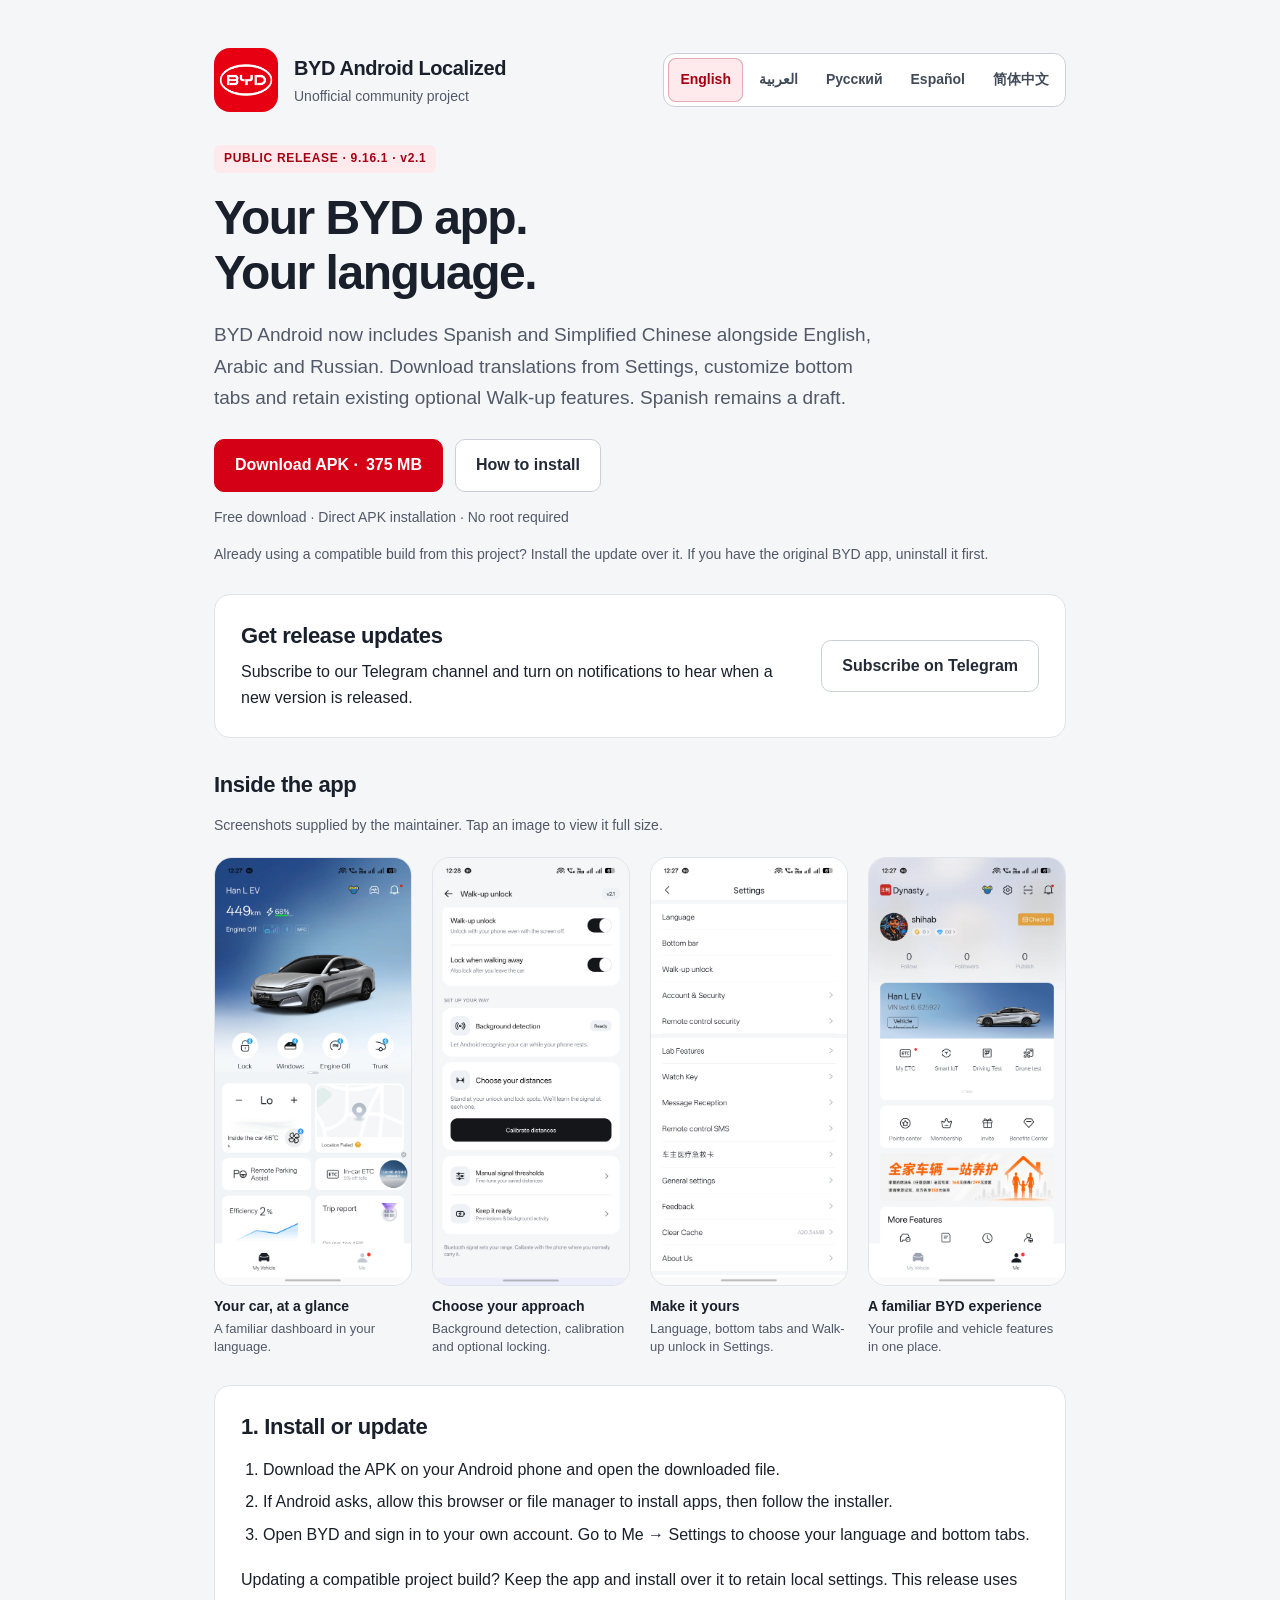
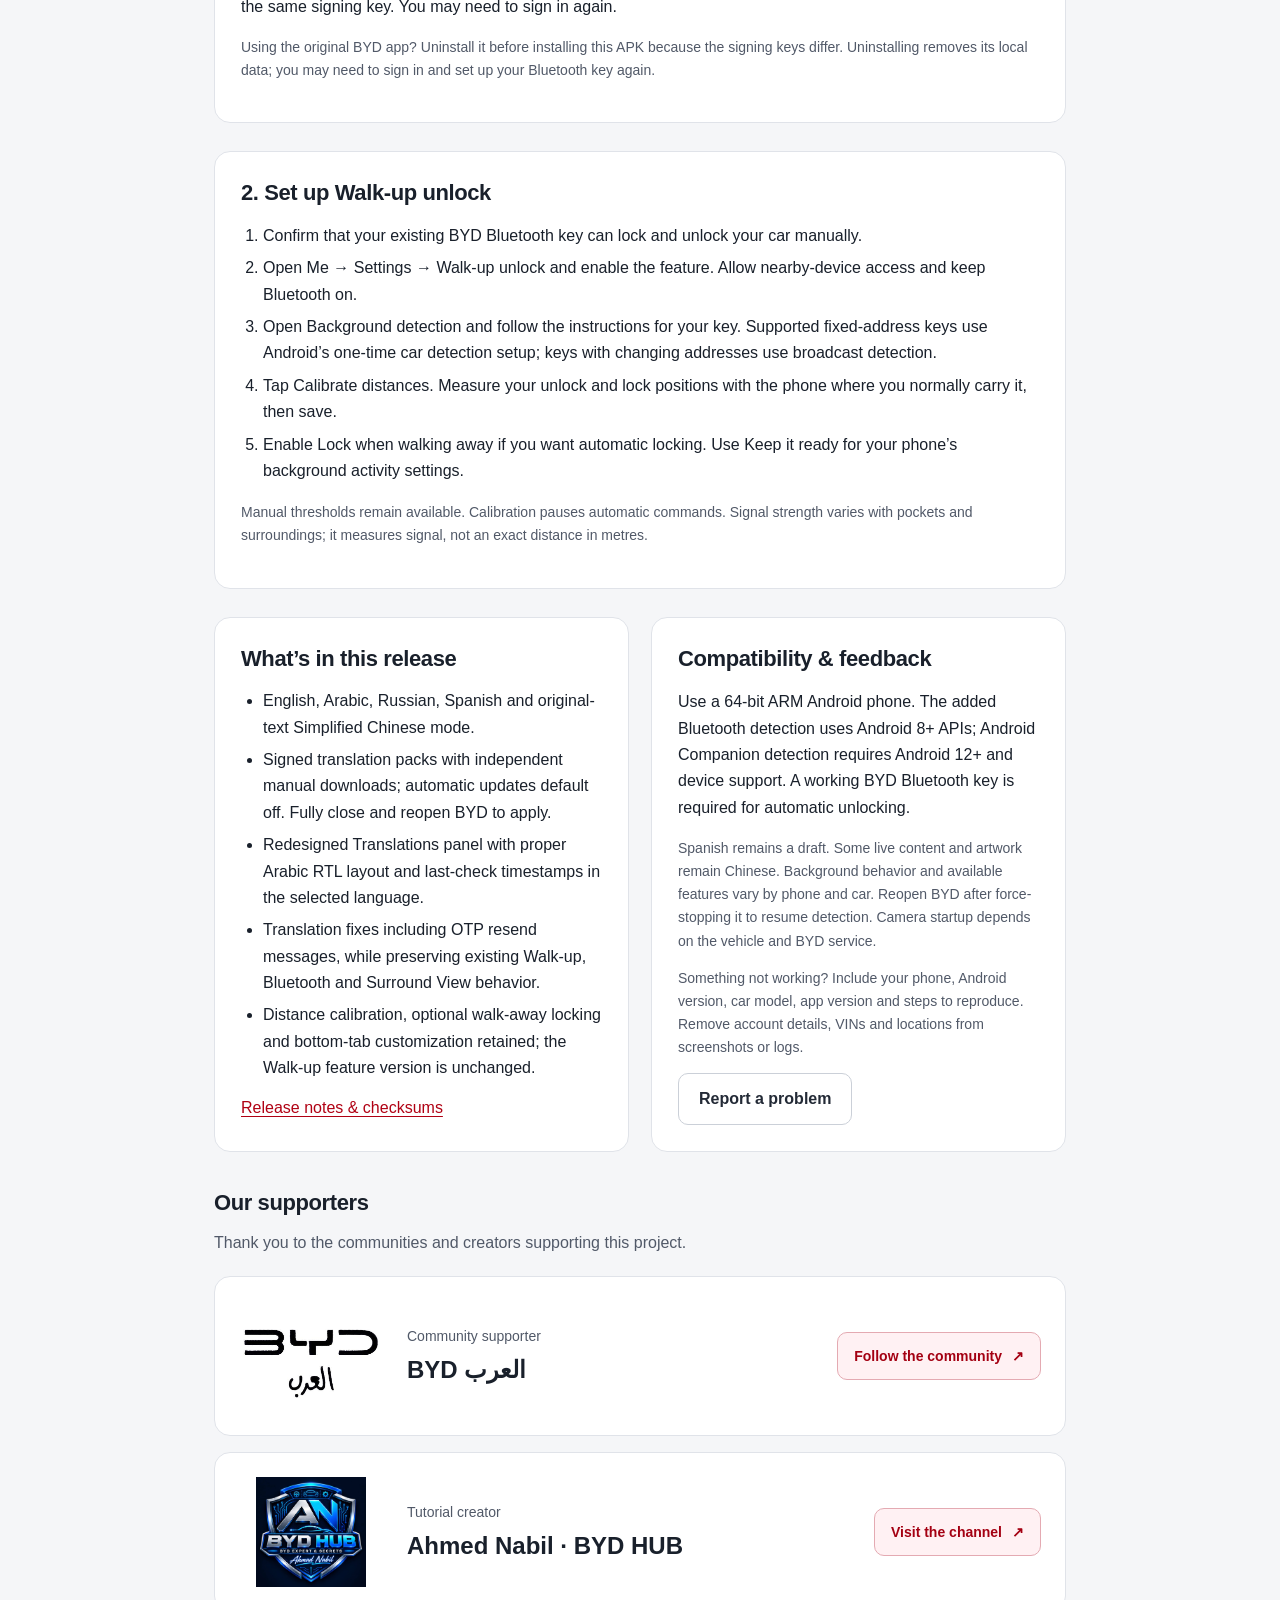
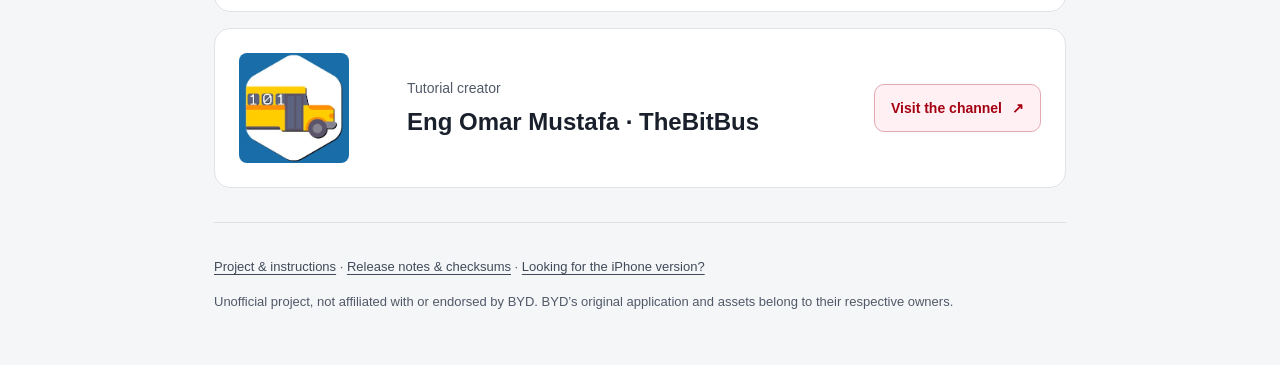
==== commit 44a9a297: "Thank Ahmed Nabil and Eng Omar Mustafa on all language pages" ====
--- a/index.html
+++ b/index.html
@@ -48,11 +48,19 @@
 <section class="card" aria-labelledby="feedback-heading"><h2 id="feedback-heading">Compatibility &amp; feedback</h2><p>Use a 64-bit ARM Android phone. The added Bluetooth detection uses Android 8+ APIs; Android Companion detection requires Android 12+ and device support. A working BYD Bluetooth key is required for automatic unlocking.</p><p class="note">Spanish remains a draft. Some live content and artwork remain Chinese. Background behavior and available features vary by phone and car. Reopen BYD after force-stopping it to resume detection. Camera startup depends on the vehicle and BYD service.</p><p class="note">Something not working? Include your phone, Android version, car model, app version and steps to reproduce. Remove account details, VINs and locations from screenshots or logs.</p><a class="button secondary" href="https://github.com/shihabal3amri/BYD-Android/issues/new?template=bug-report.yml">Report a problem</a></section></div>
 <section class="supporters" id="supporters" aria-labelledby="supporters-heading">
 <h2 id="supporters-heading">Our supporters</h2>
-<p>Thank you to the communities supporting this project.</p>
+<p>Thank you to the communities and creators supporting this project.</p>
 <ul class="supporter-list"><li><a class="supporter" href="https://linktr.ee/BYD.ARAB" target="_blank" rel="noopener noreferrer">
 <img class="supporter-logo" src="assets/byd-arab.png" width="571" height="437" alt="BYD العرب" loading="lazy">
 <div class="supporter-info"><span class="supporter-label">Community supporter</span><h3><bdi dir="ltr">BYD العرب</bdi></h3></div>
 <span class="supporter-follow">Follow the community<span aria-hidden="true">↗</span></span>
+</a></li><li><a class="supporter" href="https://www.youtube.com/@dranabil" target="_blank" rel="noopener noreferrer">
+<img class="supporter-logo" src="assets/ahmed-nabil.png" width="1254" height="1254" alt="Ahmed Nabil · BYD HUB" loading="lazy">
+<div class="supporter-info"><span class="supporter-label">Tutorial creator</span><h3><bdi dir="ltr">Ahmed Nabil · BYD HUB</bdi></h3></div>
+<span class="supporter-follow">Visit the channel<span aria-hidden="true">↗</span></span>
+</a></li><li><a class="supporter" href="https://www.youtube.com/@TheBitBus" target="_blank" rel="noopener noreferrer">
+<img class="supporter-logo supporter-logo-crop" src="assets/thebitbus-banner.jpg" width="1707" height="282" alt="Eng Omar Mustafa · TheBitBus" loading="lazy">
+<div class="supporter-info"><span class="supporter-label">Tutorial creator</span><h3><bdi dir="ltr">Eng Omar Mustafa · TheBitBus</bdi></h3></div>
+<span class="supporter-follow">Visit the channel<span aria-hidden="true">↗</span></span>
 </a></li></ul>
 </section>
 <footer><p><a href="https://github.com/shihabal3amri/BYD-Android/blob/main/README.md">Project &amp; instructions</a> · <a href="https://github.com/shihabal3amri/BYD-Android/releases/tag/v9.16.1-20260914">Release notes &amp; checksums</a> · <a href="https://shihabal3amri.github.io/BYD-iOS/">Looking for the iPhone version?</a></p><p>Unofficial project, not affiliated with or endorsed by BYD. BYD’s original application and assets belong to their respective owners.</p></footer>
--- a/assets/site.css
+++ b/assets/site.css
@@ -69,3 +69,7 @@
 .supporter h3 { margin: 3px 0 0; font-size: 24px; line-height: 1.5; }
 .supporter-follow { display: inline-flex; align-items: center; justify-content: center; gap: 10px; min-height: 48px; padding: 10px 16px; border: 1px solid #e4aab2; border-radius: 10px; background: #fff1f3; color: #a40012; font-size: 14px; font-weight: 650; text-align: center; }
 @media (max-width: 700px) { .supporter { grid-template-columns: 108px minmax(0, 1fr); gap: 16px; padding: 20px; } .supporter-logo { width: 108px; height: 83px; } .supporter-follow { grid-column: 1 / -1; } }
+
+/* Crop the supplied TheBitBus banner to its bus emblem without altering the artwork. */
+.supporter-logo-crop { width: 110px; height: 110px; object-fit: cover; object-position: 26% center; }
+@media (max-width: 700px) { .supporter-logo-crop { width: 83px; height: 83px; } }
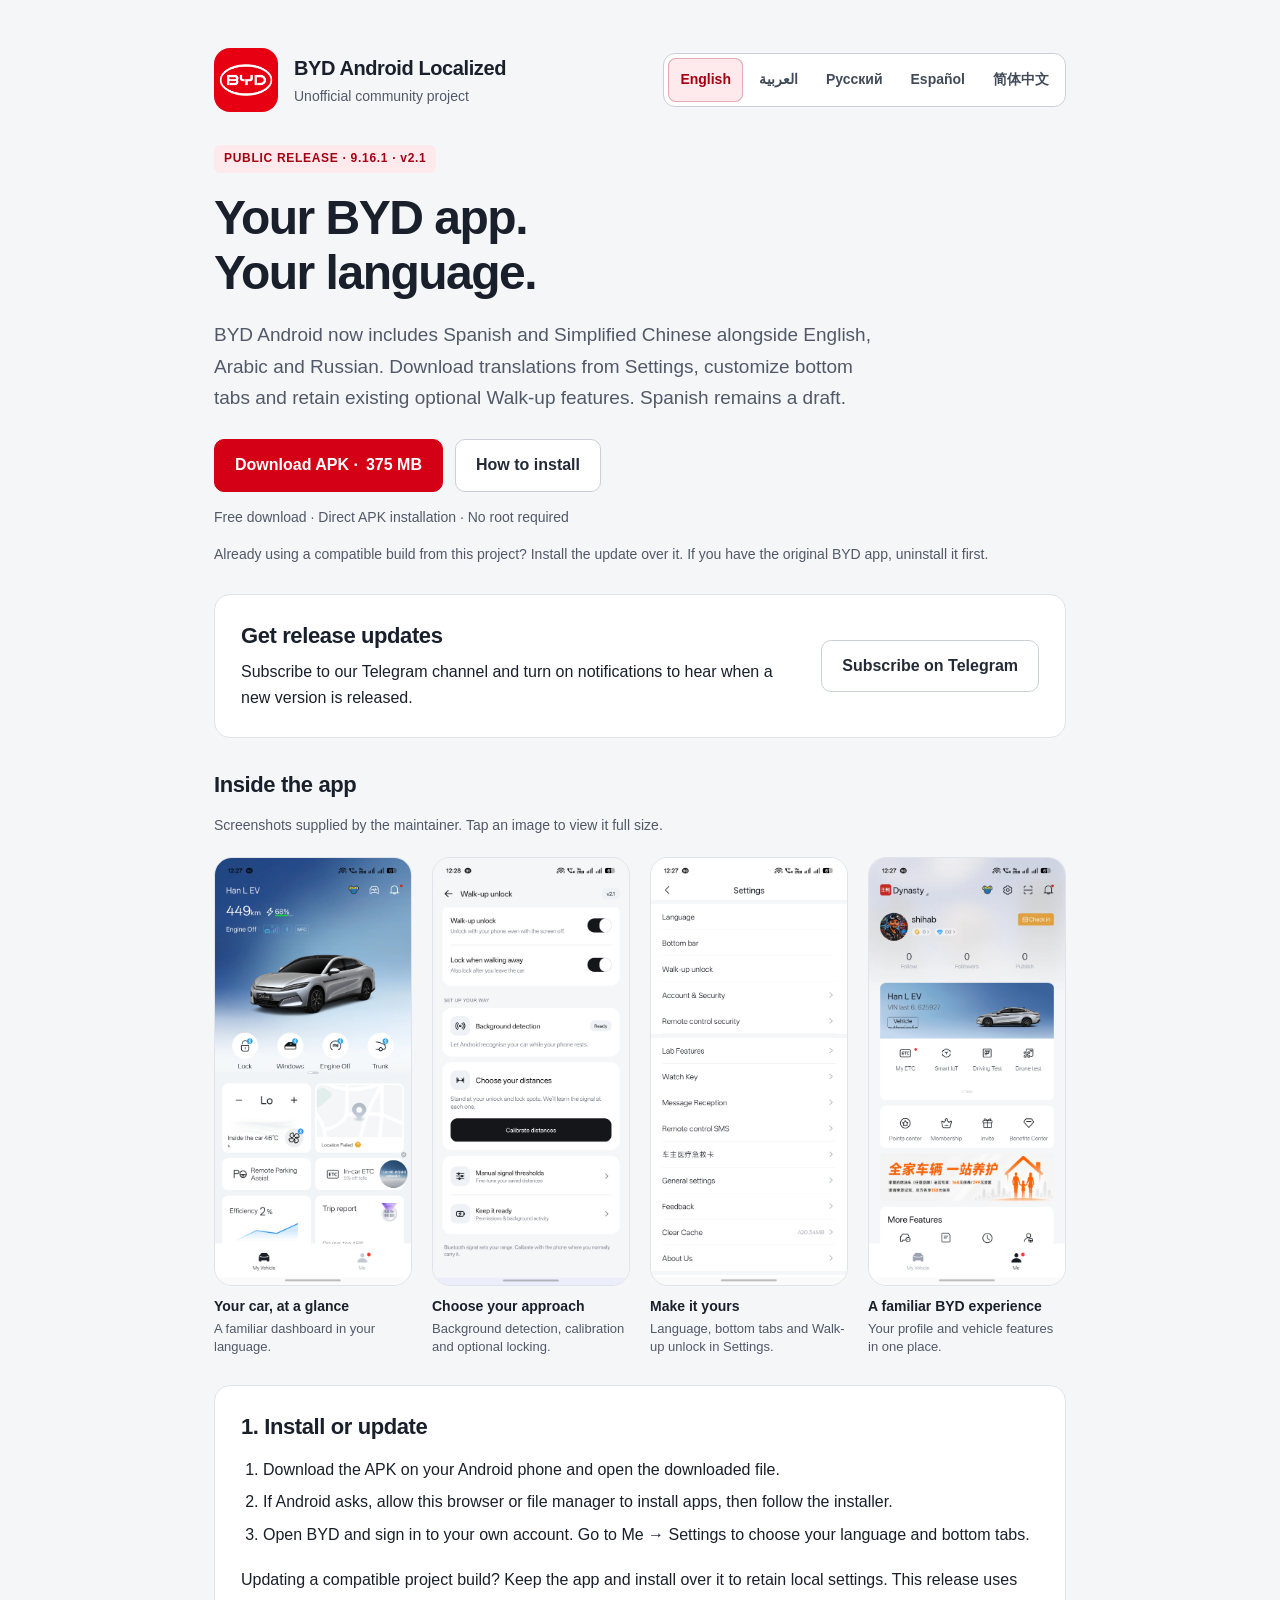
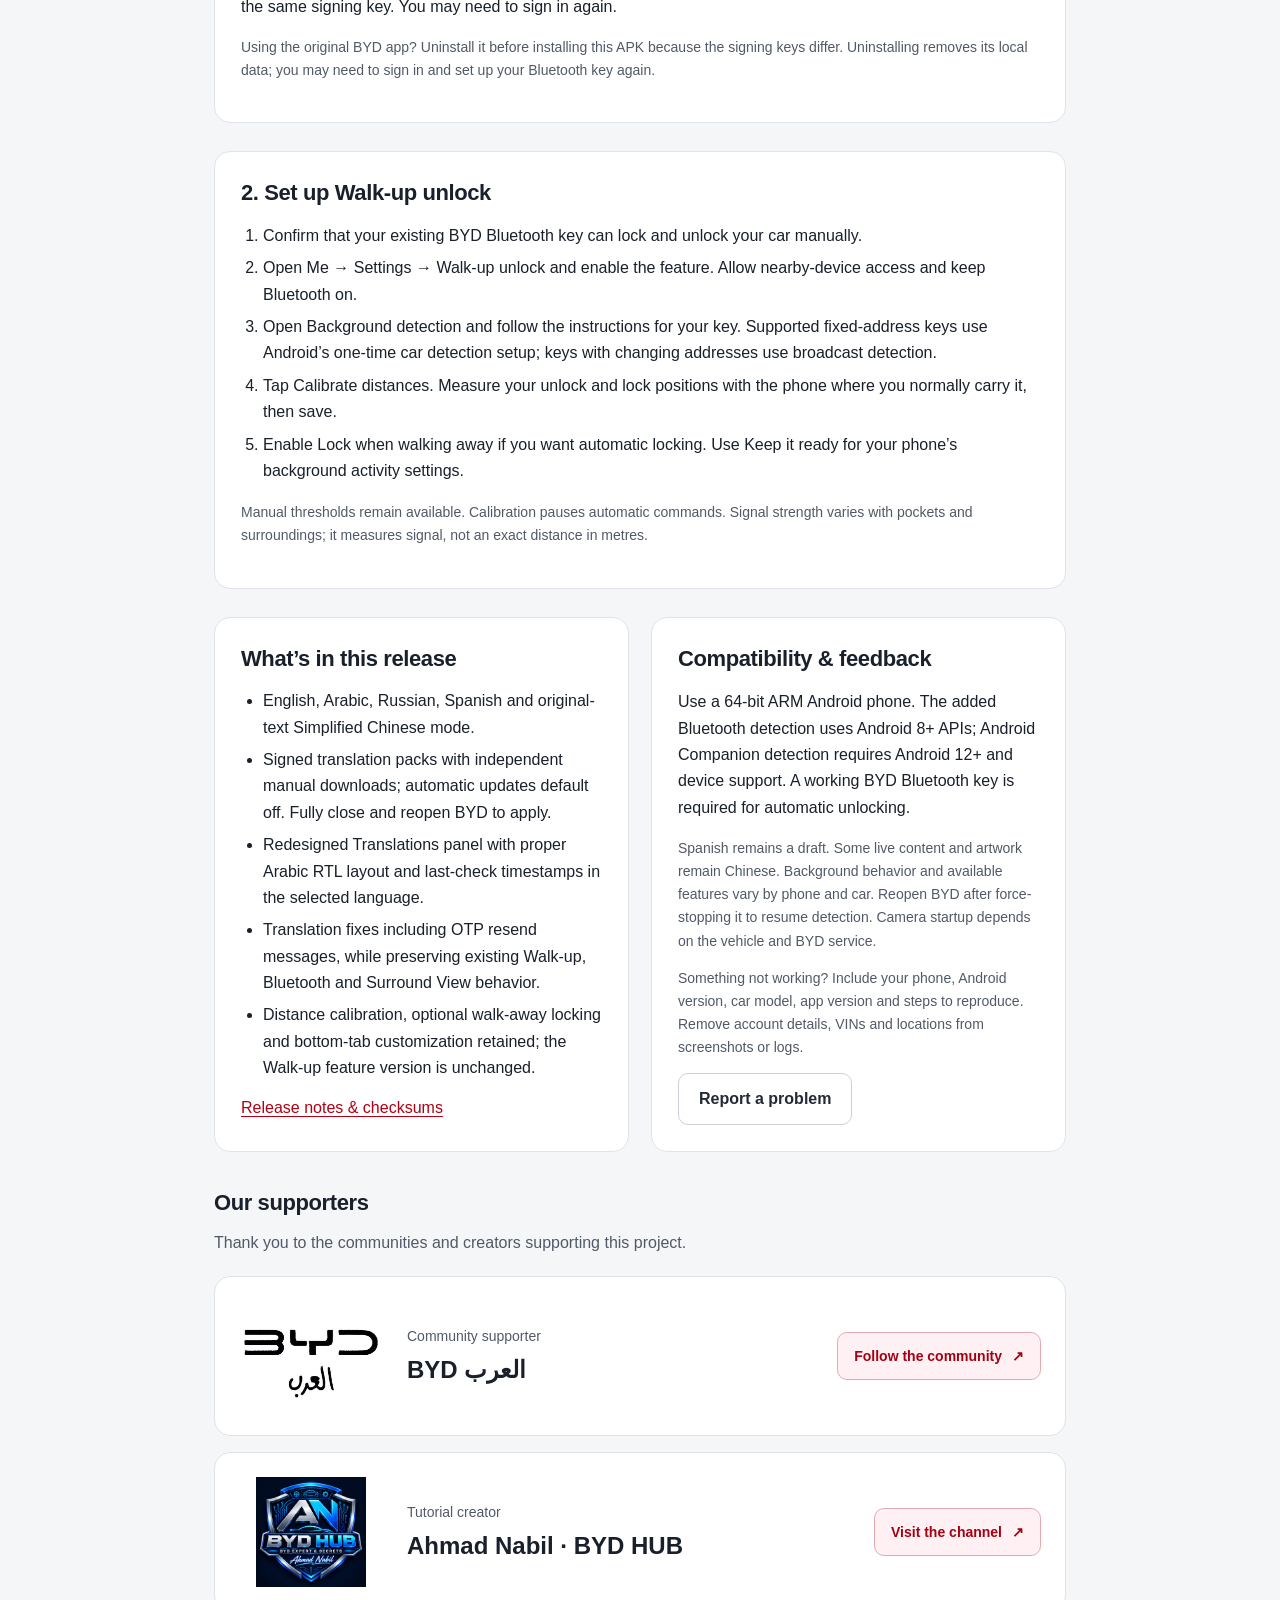
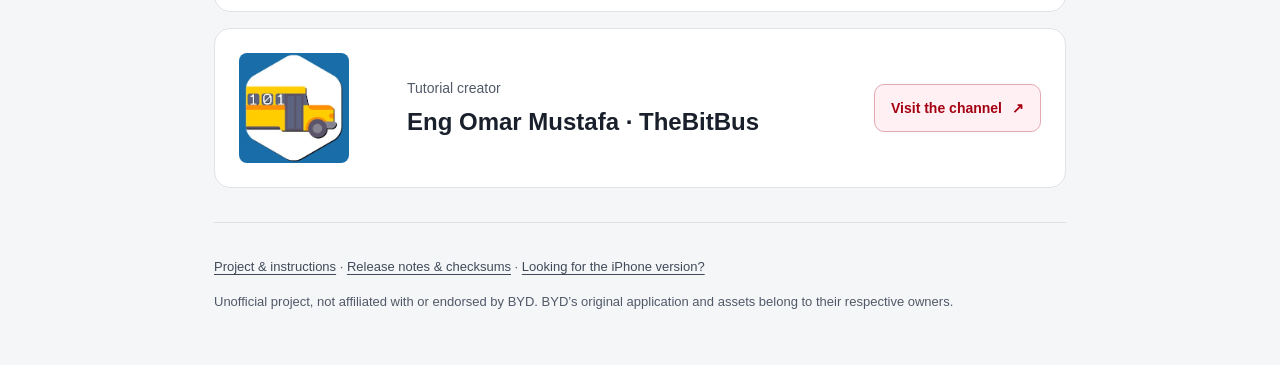
==== commit 1084c3ed: "Correct Ahmad Nabil supporter name" ====
--- a/index.html
+++ b/index.html
@@ -54,8 +54,8 @@
 <div class="supporter-info"><span class="supporter-label">Community supporter</span><h3><bdi dir="ltr">BYD العرب</bdi></h3></div>
 <span class="supporter-follow">Follow the community<span aria-hidden="true">↗</span></span>
 </a></li><li><a class="supporter" href="https://www.youtube.com/@dranabil" target="_blank" rel="noopener noreferrer">
-<img class="supporter-logo" src="assets/ahmed-nabil.png" width="1254" height="1254" alt="Ahmed Nabil · BYD HUB" loading="lazy">
-<div class="supporter-info"><span class="supporter-label">Tutorial creator</span><h3><bdi dir="ltr">Ahmed Nabil · BYD HUB</bdi></h3></div>
+<img class="supporter-logo" src="assets/ahmed-nabil.png" width="1254" height="1254" alt="Ahmad Nabil · BYD HUB" loading="lazy">
+<div class="supporter-info"><span class="supporter-label">Tutorial creator</span><h3><bdi dir="ltr">Ahmad Nabil · BYD HUB</bdi></h3></div>
 <span class="supporter-follow">Visit the channel<span aria-hidden="true">↗</span></span>
 </a></li><li><a class="supporter" href="https://www.youtube.com/@TheBitBus" target="_blank" rel="noopener noreferrer">
 <img class="supporter-logo supporter-logo-crop" src="assets/thebitbus-banner.jpg" width="1707" height="282" alt="Eng Omar Mustafa · TheBitBus" loading="lazy">
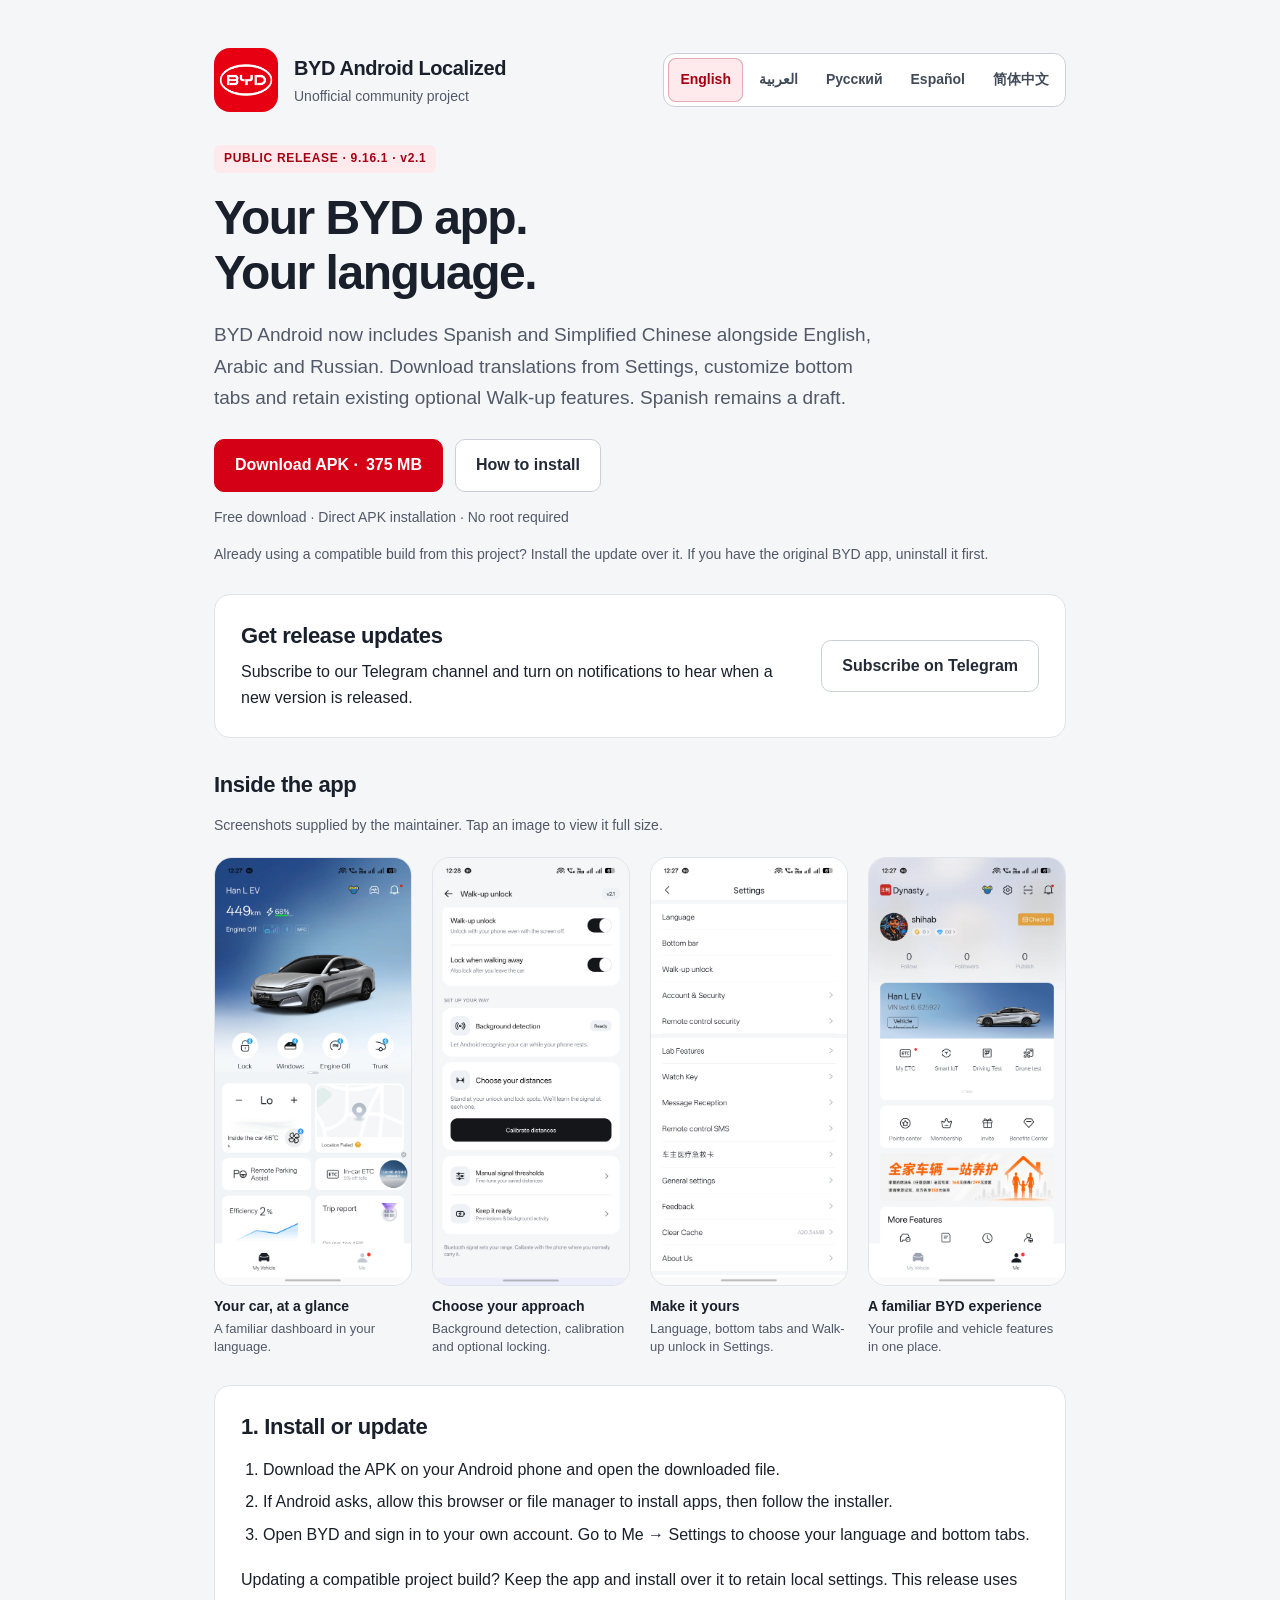
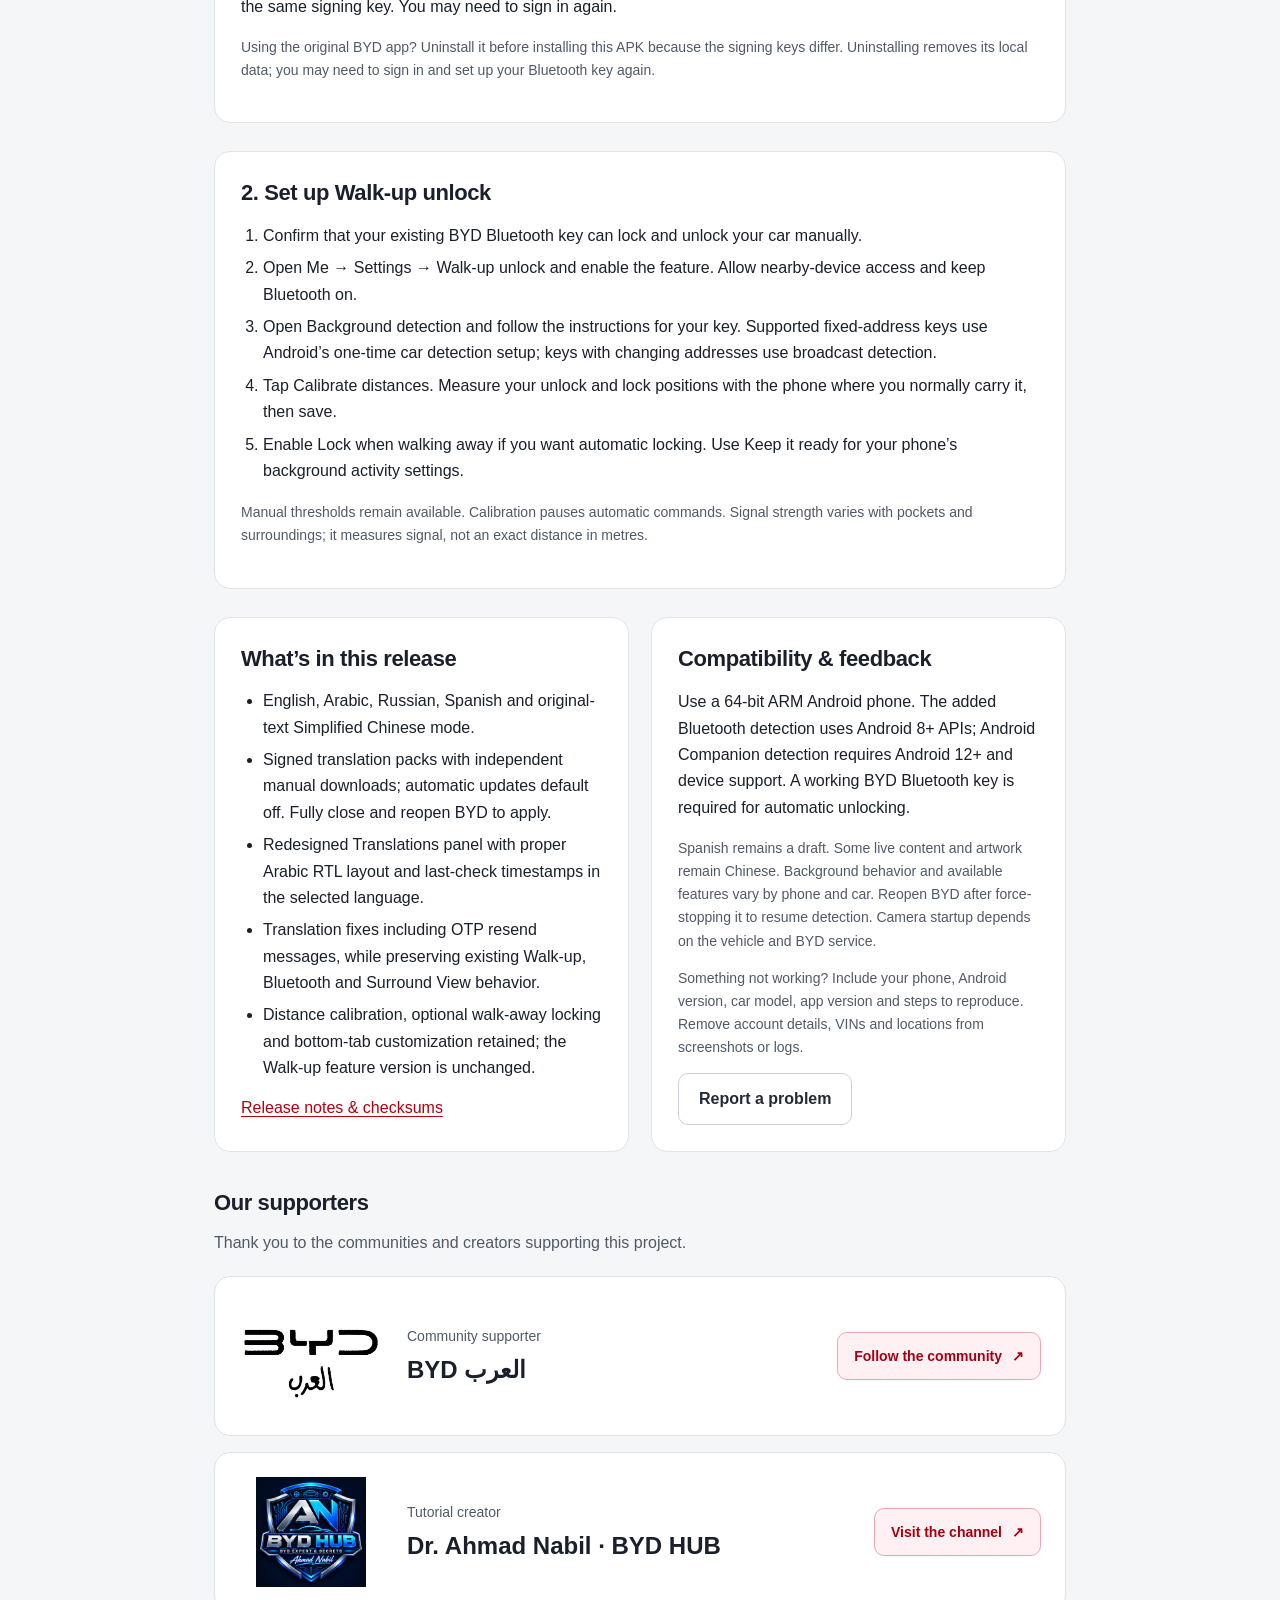
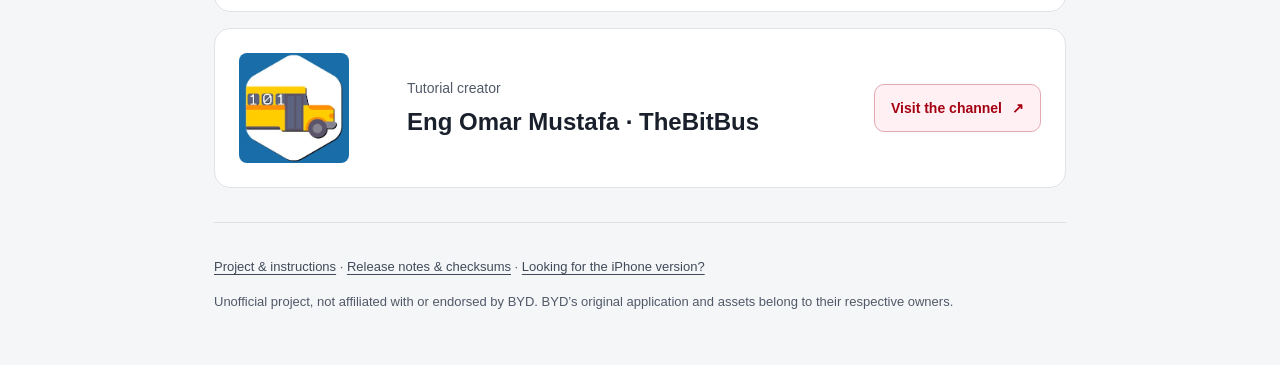
==== commit 0d1851a3: "Credit Dr. Ahmad Nabil in supporters" ====
--- a/index.html
+++ b/index.html
@@ -54,8 +54,8 @@
 <div class="supporter-info"><span class="supporter-label">Community supporter</span><h3><bdi dir="ltr">BYD العرب</bdi></h3></div>
 <span class="supporter-follow">Follow the community<span aria-hidden="true">↗</span></span>
 </a></li><li><a class="supporter" href="https://www.youtube.com/@dranabil" target="_blank" rel="noopener noreferrer">
-<img class="supporter-logo" src="assets/ahmed-nabil.png" width="1254" height="1254" alt="Ahmad Nabil · BYD HUB" loading="lazy">
-<div class="supporter-info"><span class="supporter-label">Tutorial creator</span><h3><bdi dir="ltr">Ahmad Nabil · BYD HUB</bdi></h3></div>
+<img class="supporter-logo" src="assets/ahmed-nabil.png" width="1254" height="1254" alt="Dr. Ahmad Nabil · BYD HUB" loading="lazy">
+<div class="supporter-info"><span class="supporter-label">Tutorial creator</span><h3><bdi dir="ltr">Dr. Ahmad Nabil · BYD HUB</bdi></h3></div>
 <span class="supporter-follow">Visit the channel<span aria-hidden="true">↗</span></span>
 </a></li><li><a class="supporter" href="https://www.youtube.com/@TheBitBus" target="_blank" rel="noopener noreferrer">
 <img class="supporter-logo supporter-logo-crop" src="assets/thebitbus-banner.jpg" width="1707" height="282" alt="Eng Omar Mustafa · TheBitBus" loading="lazy">
